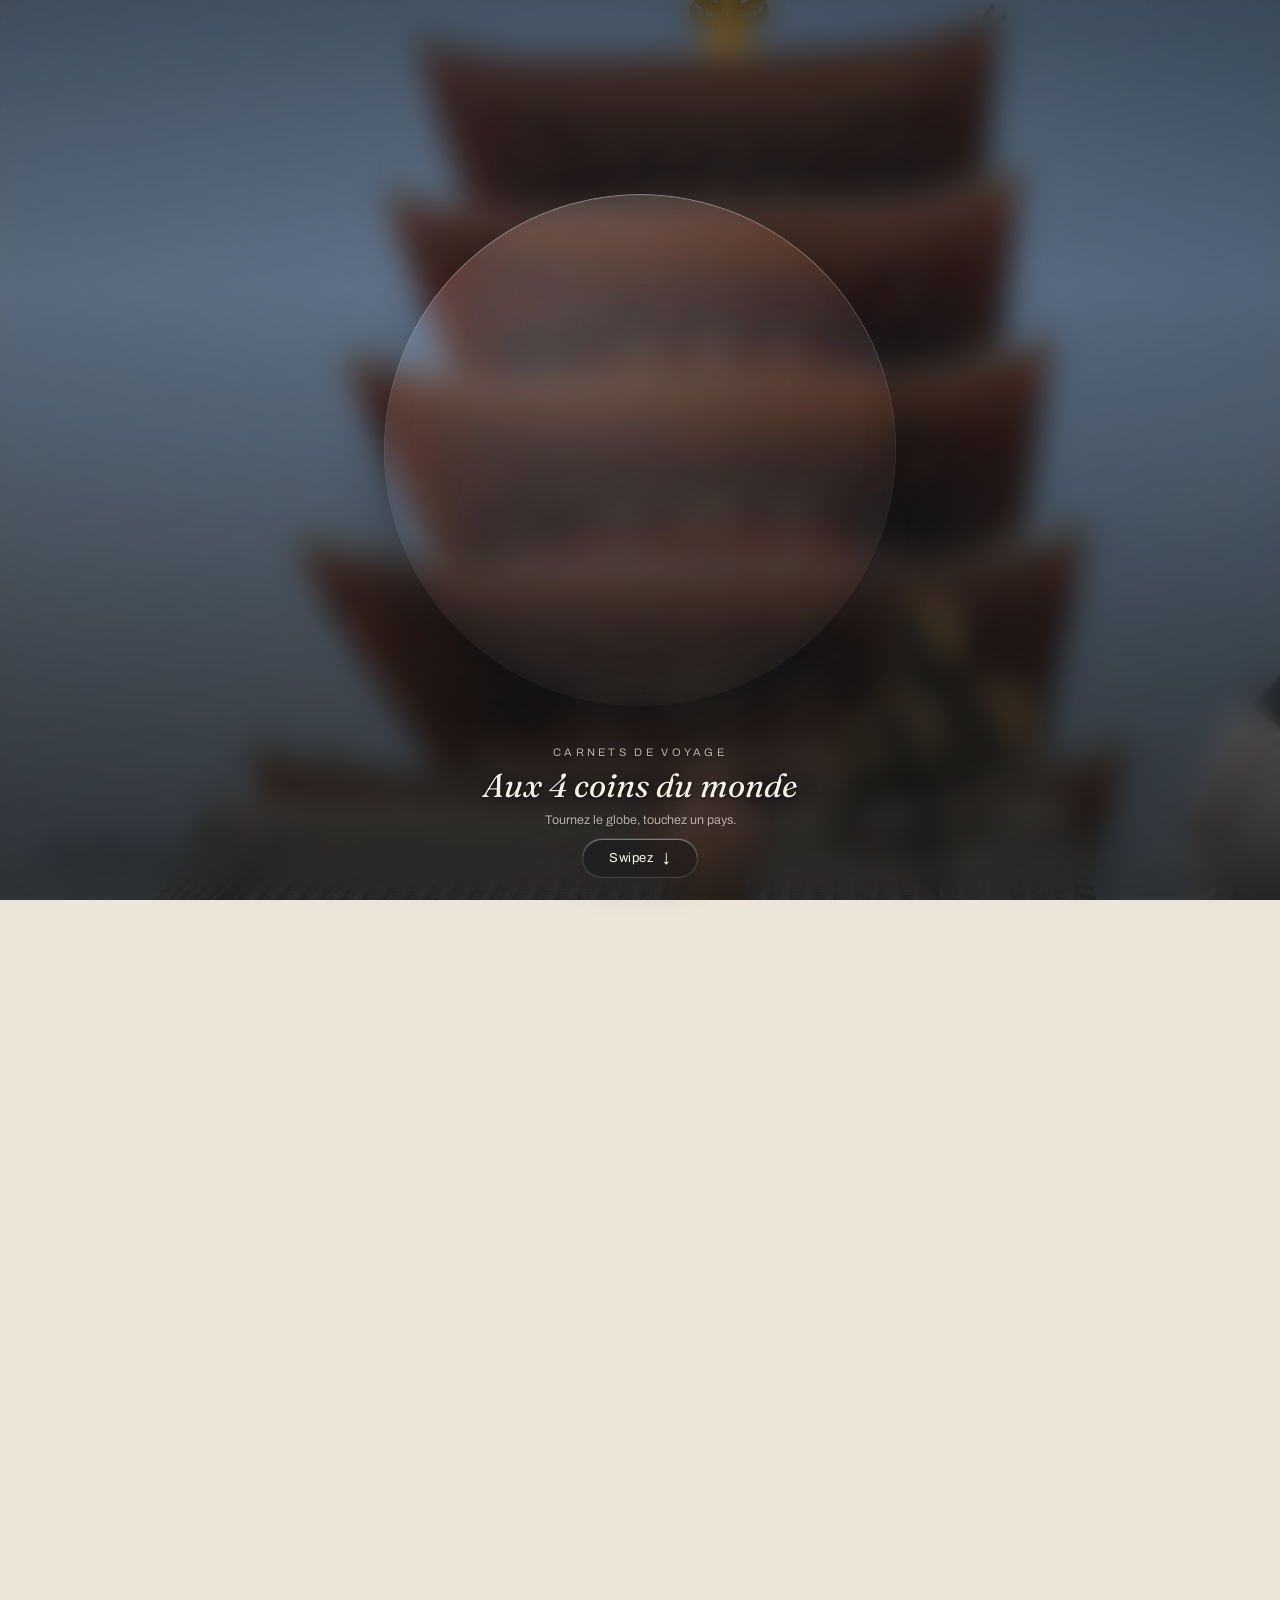
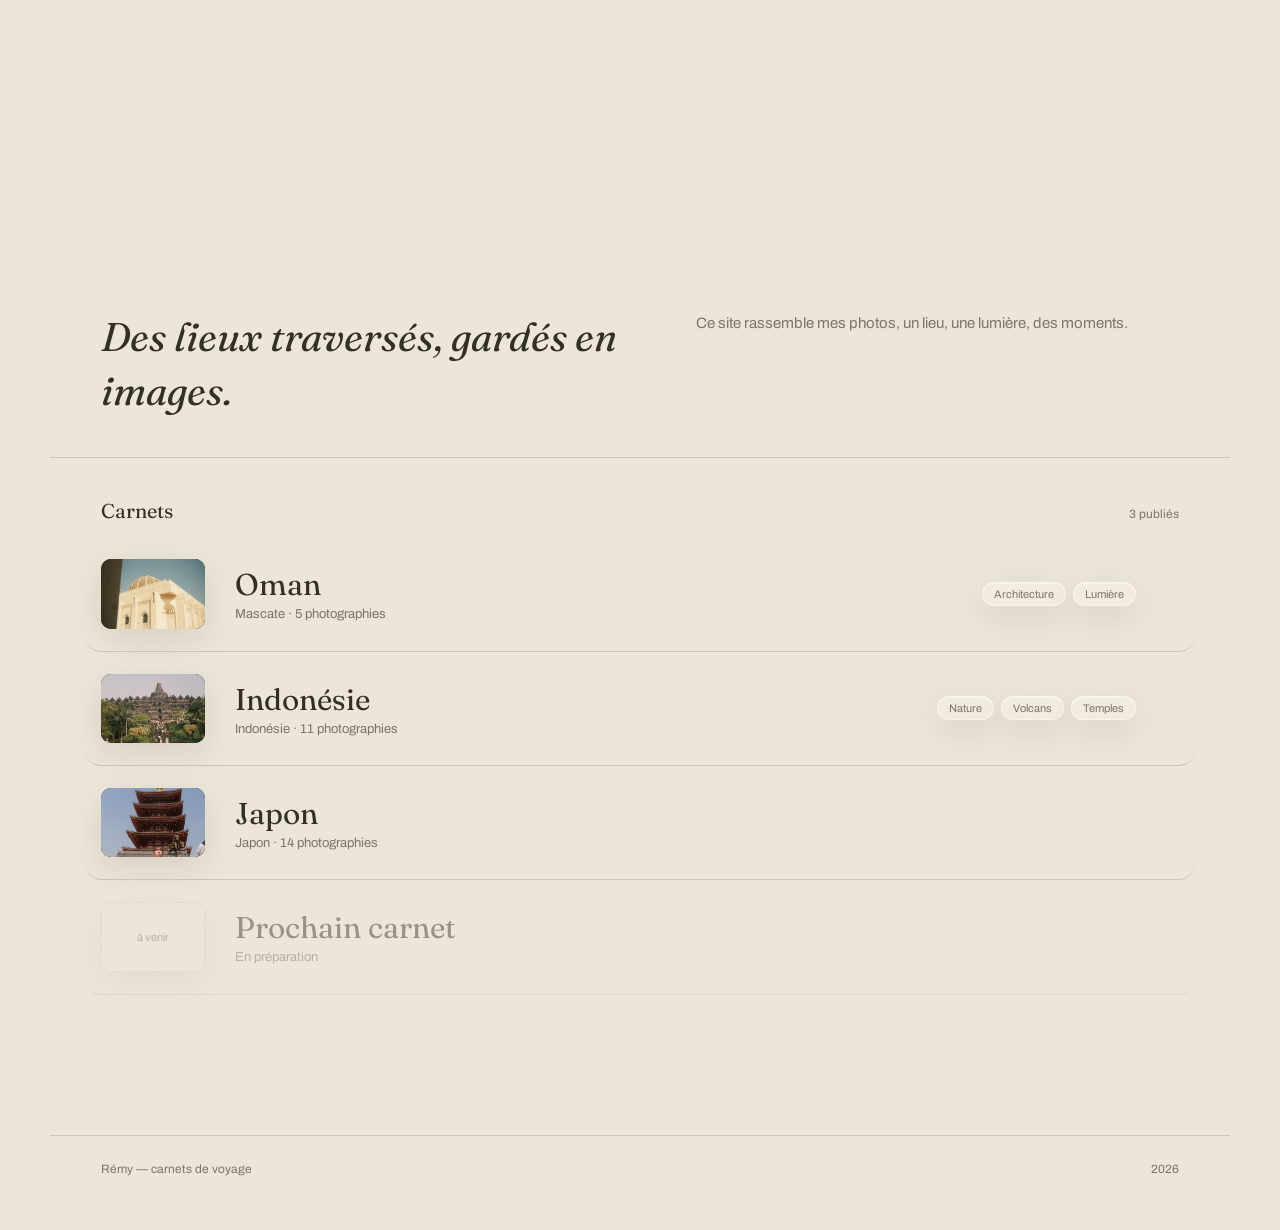
==== index.html @ e895b799 "Version stylesheets and scripts, and guard content against stale admin tabs The travel-dates block s" ====
<!DOCTYPE html>
<html lang="fr">
<head>
<meta charset="UTF-8">
<meta name="viewport" content="width=device-width, initial-scale=1.0">
<title>Rémy — Carnets</title>
<meta name="description" content="Carnets de voyage photographiques — un lieu, une lumière, quelques images qui restent.">
<meta name="theme-color" content="#ece6d8">
<link rel="icon" href="data:,">
<link rel="preconnect" href="https://fonts.googleapis.com">
<link rel="preconnect" href="https://fonts.gstatic.com" crossorigin>
<link href="https://fonts.googleapis.com/css2?family=Fraunces:ital,opsz,wght@0,9..144,300..600;1,9..144,400..500&family=Archivo:wght@400;500&display=swap" rel="stylesheet">
<link rel="stylesheet" href="assets/css/style.css?v=4">
</head>
<body>

<header class="top" id="topBar">
  <a href="#home" class="brand" data-nav="home">Rémy</a>
  <nav class="nav glass" id="mainNav">
    <a href="#home" data-nav="home" data-view="home">Carnets</a>
    <a href="#chronologie" data-nav="chronologie" data-view="chronologie" hidden>Chronologie</a>
    <a href="#expositions" data-nav="expositions" data-view="expositions">Expositions</a>
    <a href="#carte" data-nav="carte" data-view="carte">Carte</a>
  </nav>
</header>

<main id="root"></main>

<!-- Intro : globe en avant-plan, site flouté derrière -->
<div class="intro" id="intro" hidden>
  <div class="intro-veil"></div>
  <div class="intro-stage">
    <div class="globe-glass" aria-hidden="true"></div>
    <canvas id="introGlobe" class="globe-canvas"></canvas>
    <div class="globe-tip glass" id="introTip" aria-hidden="true"></div>
  </div>
  <div class="intro-ui">
    <p class="intro-kicker">Carnets de voyage</p>
    <h1 class="intro-title serif">Des lieux traversés,<br>gardés en images.</h1>
    <p class="intro-hint">Tournez le globe, touchez un pays.</p>
    <button class="intro-enter glass" id="introEnter">Entrer <span aria-hidden="true">↓</span></button>
  </div>
</div>

<div class="lightbox" id="lightbox" aria-hidden="true" role="dialog" aria-modal="true" aria-label="Photographie en plein écran">
  <button class="lb-btn lb-close glass" id="lightboxClose" aria-label="Fermer">Fermer ✕</button>
  <button class="lb-btn lb-info glass" id="lightboxInfo" aria-label="Détails de la photographie">Détails</button>
  <button class="lb-nav lb-prev glass" id="lightboxPrev" aria-label="Photographie précédente">←</button>
  <button class="lb-nav lb-next glass" id="lightboxNext" aria-label="Photographie suivante">→</button>
  <figure class="lb-figure">
    <img id="lightboxImg" src="" alt="">
    <figcaption class="lb-caption glass" id="lightboxCap"></figcaption>
  </figure>
  <div class="meta-panel glass" id="metaPanel"></div>
</div>

<script src="assets/vendor/d3-array.min.js"></script>
<script src="assets/vendor/d3-geo.min.js"></script>
<script src="assets/vendor/topojson-client.min.js"></script>
<script src="assets/js/globe.js?v=4"></script>
<script src="assets/js/app.js?v=4"></script>
</body>
</html>
---- assets/css/style.css ----
/* ============================================================
   Carnets — feuille de style
   Palette papier chaud, surfaces « liquid glass », photos bornées
   en hauteur pour rester lisibles sans jamais saturer l'écran.
   ============================================================ */

:root{
  --ink:#15130f;
  --paper:#ece6d8;
  --paper-dim:#ddd5c2;
  --paper-warm:#f4efe3;
  --stone:#b6935a;
  --stone-bright:#d6ad68;
  --deep:#2c4a52;
  --line: rgba(21,19,15,0.14);
  --text-on-paper:#332f27;
  --muted: rgba(51,47,39,0.62);

  /* Surfaces vitrées */
  --glass-bg: rgba(244,239,227,0.58);
  --glass-bg-strong: rgba(244,239,227,0.82);
  --glass-dark: rgba(18,22,24,0.42);
  --glass-stroke: rgba(255,255,255,0.45);
  --glass-stroke-dark: rgba(255,255,255,0.16);
  --glass-blur: saturate(1.7) blur(18px);
  --shadow-soft: 0 10px 34px rgba(21,19,15,0.10);
  --shadow-lift: 0 20px 60px rgba(21,19,15,0.18);

  --gutter: clamp(18px, 4vw, 56px);
  --wrap: 1180px;
  --duo-gap: clamp(10px, 1.6vw, 22px);
  --maxh: 78vh;

  --ease: cubic-bezier(.22,.68,.32,1);
  --ease-out: cubic-bezier(.16,.84,.34,1);
}

*{ margin:0; padding:0; box-sizing:border-box; }
html{ scroll-behavior:smooth; }
body{
  background:var(--paper);
  color:var(--text-on-paper);
  font-family:'Archivo','Helvetica Neue',Arial,sans-serif;
  -webkit-font-smoothing:antialiased;
}
html, body{ overflow-x:clip; }
body.lb-open{ overflow:hidden; }
a{ color:inherit; text-decoration:none; }
button{ font:inherit; color:inherit; background:none; border:0; cursor:pointer; }
img{ display:block; }
.serif{ font-family:'Fraunces',Georgia,serif; font-weight:400; }
:focus-visible{ outline:2px solid var(--deep); outline-offset:3px; border-radius:4px; }

/* ---------- Surface vitrée ---------- */
.glass{
  background:var(--glass-bg);
  -webkit-backdrop-filter:var(--glass-blur);
  backdrop-filter:var(--glass-blur);
  border:1px solid var(--glass-stroke);
  box-shadow:var(--shadow-soft), inset 0 1px 0 rgba(255,255,255,0.4);
}

/* ---------- Barre supérieure ---------- */
header.top{
  position:fixed; inset:0 0 auto 0; z-index:40;
  display:flex; align-items:center; justify-content:space-between;
  gap:16px; padding:18px var(--gutter);
  font-size:13px; letter-spacing:.01em;
  pointer-events:none;
  transition:opacity .5s var(--ease), transform .5s var(--ease);
}
header.top > *{ pointer-events:auto; }
header.top .brand{
  font-family:'Fraunces',serif; font-size:17px; font-style:italic;
  padding:8px 14px; border-radius:100px;
  color:var(--text-on-paper);
  transition:background .35s var(--ease), color .35s var(--ease);
}
header.top .nav{
  display:flex; gap:4px; padding:6px; border-radius:100px;
  opacity:0; transform:translateY(-8px);
  transition:opacity .45s var(--ease), transform .45s var(--ease);
}
header.top .nav a{
  padding:7px 15px; border-radius:100px; color:var(--muted);
  transition:color .3s var(--ease), background .3s var(--ease);
}
header.top .nav a:hover{ color:var(--text-on-paper); }
header.top .nav a.is-active{
  color:var(--text-on-paper);
  background:rgba(255,255,255,0.55);
  box-shadow:0 1px 3px rgba(21,19,15,.08);
}
header.top.is-scrolled .nav,
body:not(.on-home) header.top .nav{ opacity:1; transform:none; }
header.top.is-scrolled .brand{ background:var(--glass-bg); }
/* Tant que le globe occupe l'écran, la barre s'efface. */
body.globe-front header.top{ opacity:0; transform:translateY(-12px); pointer-events:none; }

/* Sur le héros plein écran, le texte de la barre passe en clair */
body.on-home header.top:not(.is-scrolled) .brand{ color:#f3ece0; text-shadow:0 1px 14px rgba(0,0,0,.4); }

.view-enter{ animation:viewIn .55s var(--ease-out) both; }
@keyframes viewIn{ from{ opacity:0; transform:translateY(10px); } to{ opacity:1; transform:none; } }

/* ---------- Révélation au défilement ---------- */
.reveal{ opacity:0; transform:translateY(22px); }
.reveal.is-in{
  opacity:1; transform:none;
  transition:opacity .85s var(--ease-out), transform .85s var(--ease-out);
}

/* ================= ACCUEIL ================= */
.hero{ position:relative; height:100svh; min-height:520px; overflow:hidden; background:var(--ink); }
.hero img{
  width:100%; height:100%; object-fit:cover;
  animation:heroIn 1.8s var(--ease-out) both, heroDrift 22s ease-in-out 1.6s infinite alternate;
}
@keyframes heroIn{ from{ opacity:0; transform:scale(1.08); } to{ opacity:1; transform:scale(1.02); } }
@keyframes heroDrift{ from{ transform:scale(1.02); } to{ transform:scale(1.09); } }
.hero::after{
  content:""; position:absolute; inset:0; pointer-events:none;
  background:linear-gradient(180deg, rgba(15,14,11,.30) 0%, rgba(15,14,11,0) 32%, rgba(15,14,11,.55) 100%);
}
.hero-caption{
  position:absolute; left:var(--gutter); right:var(--gutter); bottom:30px; z-index:2;
  display:flex; justify-content:space-between; align-items:flex-end; gap:16px;
  color:#efe9db; font-size:13px;
}
.hero-caption .loc{
  padding:9px 16px; border-radius:100px; letter-spacing:.02em;
  background:var(--glass-dark); border-color:var(--glass-stroke-dark); color:#f3ece0;
}
.scroll-cue{
  display:inline-flex; align-items:center; gap:10px;
  font-size:11px; letter-spacing:.22em; text-transform:uppercase; opacity:.8;
}
.scroll-cue::after{
  content:""; width:1px; height:34px; background:currentColor;
  transform-origin:top; animation:cue 2.4s var(--ease) infinite;
}
@keyframes cue{ 0%{ transform:scaleY(0); opacity:0; } 40%{ transform:scaleY(1); opacity:.9; } 100%{ transform:scaleY(1) translateY(34px); opacity:0; } }

.intro-block{ max-width:var(--wrap); margin:0 auto; padding:clamp(64px,10vw,110px) var(--gutter) 40px; }
.intro-grid{ display:grid; grid-template-columns:1.1fr 1fr; gap:clamp(28px,5vw,64px); align-items:start; }
.intro-grid h2{ font-size:clamp(26px,4vw,40px); font-style:italic; line-height:1.34; max-width:20ch; font-family:'Fraunces',serif; font-weight:400; }
.lede{ font-size:15px; line-height:1.78; max-width:52ch; color:var(--muted); }

.section-head{
  display:flex; align-items:baseline; justify-content:space-between;
  max-width:var(--wrap); margin:0 auto; padding:40px var(--gutter) 14px;
  border-top:1px solid var(--line);
}
.section-head h2{ font-size:20px; }
.section-head .count{ font-size:12px; color:var(--muted); }

.carnets{ max-width:var(--wrap); margin:0 auto; padding:0 var(--gutter) clamp(80px,12vw,140px); }
.carnet-row{
  position:relative; display:grid; grid-template-columns:104px 1fr auto auto;
  gap:clamp(16px,2.5vw,30px); align-items:center;
  padding:22px 16px; margin:0 -16px;
  border-bottom:1px solid var(--line); border-radius:16px;
  cursor:pointer;
  transition:background .4s var(--ease), transform .4s var(--ease), box-shadow .4s var(--ease);
}
.carnet-row:hover:not(.is-empty){
  background:var(--glass-bg);
  -webkit-backdrop-filter:var(--glass-blur);
  backdrop-filter:var(--glass-blur);
  box-shadow:var(--shadow-soft);
  transform:translateY(-2px);
}
.carnet-thumb{
  width:104px; aspect-ratio:3/2; overflow:hidden; border-radius:10px;
  background:var(--ink); box-shadow:var(--shadow-soft);
}
.carnet-thumb img{ width:100%; height:100%; object-fit:cover; transition:transform .6s var(--ease); }
.carnet-row:hover .carnet-thumb img{ transform:scale(1.06); }
.carnet-thumb.is-placeholder{
  display:flex; align-items:center; justify-content:center;
  border:1px dashed var(--line); background:transparent;
  font-size:11px; color:var(--muted); text-align:center;
}
.carnet-title{ font-size:clamp(22px,3vw,30px); }
.carnet-meta{ font-size:13px; color:var(--muted); margin-top:4px; }
.carnet-tags{ display:flex; gap:7px; justify-self:end; flex-wrap:wrap; max-width:220px; }
.carnet-tag{ font-size:11px; padding:5px 11px; border-radius:100px; color:var(--muted); }
.carnet-go{ font-size:15px; color:var(--muted); opacity:0; transform:translate(-6px,4px); transition:all .4s var(--ease); }
.carnet-row:hover .carnet-go{ opacity:1; transform:none; }
.carnet-row.is-empty{ cursor:default; opacity:.45; }

footer.site{
  max-width:var(--wrap); margin:0 auto;
  padding:26px var(--gutter) 54px;
  display:flex; justify-content:space-between; gap:12px; flex-wrap:wrap;
  font-size:12px; color:var(--muted); border-top:1px solid var(--line);
}

/* ================= CARNET / EXPOSITION ================= */
.page-head, .essay-head{ max-width:var(--wrap); margin:0 auto; padding:clamp(104px,14vw,140px) var(--gutter) 26px; }
.essay-back{
  display:inline-flex; gap:8px; align-items:center;
  font-size:13px; color:var(--muted); margin-bottom:32px;
  transition:color .3s var(--ease), gap .3s var(--ease);
}
.essay-back:hover{ color:var(--text-on-paper); gap:12px; }
.essay-title{ font-size:clamp(46px,9vw,104px); line-height:.98; letter-spacing:-.015em; }
.essay-title.compact{ font-size:clamp(34px,6vw,62px); }
.essay-sub{ display:flex; gap:22px; margin-top:20px; font-size:13px; color:var(--muted); flex-wrap:wrap; }

/* --- Photos : géométrie --------------------------------------
   .plate porte le ratio (--ar) du bloc. Un duo réunit deux photos
   de même orientation : colonnes égales -> tailles identiques.
   La largeur est dérivée de la hauteur max (--maxh) pour qu'aucune
   photo ne dépasse la hauteur de l'écran.                        */
.plate{
  margin:clamp(26px,5vw,58px) auto;
  max-width:calc(100% - var(--gutter) * 2);
}
.plate.solo{ width:min(var(--wrap), calc(var(--maxh) * var(--ar))); }
.plate.duo{
  width:min(var(--wrap), calc(var(--maxh) * var(--ar) * 2 + var(--duo-gap)));
  display:grid; grid-template-columns:1fr 1fr; gap:var(--duo-gap);
}
.frame{
  position:relative; width:100%; aspect-ratio:var(--ar);
  overflow:hidden; border-radius:4px;
  background:linear-gradient(110deg, #d9d1c0, #e6dfd0, #d9d1c0);
  background-size:220% 100%;
  box-shadow:var(--shadow-soft);
  cursor:zoom-in;
}
.frame:not(.is-loaded){ animation:shimmer 1.4s linear infinite; }
@keyframes shimmer{ from{ background-position:180% 0; } to{ background-position:-40% 0; } }
.frame img{
  width:100%; height:100%; object-fit:cover;
  opacity:0; transition:opacity .7s var(--ease-out), transform .8s var(--ease);
}
.frame.is-loaded img{ opacity:1; }
@media (hover:hover) and (pointer:fine){
  .frame:hover img{ transform:scale(1.018); }
  .frame::after{
    content:""; position:absolute; inset:0; pointer-events:none;
    box-shadow:inset 0 0 0 1px rgba(255,255,255,0); transition:box-shadow .4s var(--ease);
  }
  .frame:hover::after{ box-shadow:inset 0 0 0 1px rgba(255,255,255,.5); }
}
.cap{
  position:absolute; left:12px; bottom:12px; max-width:calc(100% - 24px);
  padding:6px 12px; border-radius:100px;
  font-size:11px; letter-spacing:.02em; color:#f4eee2;
  background:var(--glass-dark); border-color:var(--glass-stroke-dark);
  opacity:0; transform:translateY(6px); transition:all .45s var(--ease);
}
.frame:hover .cap, .frame:focus-within .cap{ opacity:1; transform:none; }

.essay-note{ max-width:var(--wrap); margin:0 auto; padding:10px var(--gutter) clamp(30px,5vw,52px); }
.essay-note p{
  font-family:'Fraunces',serif; font-style:italic; font-weight:400;
  font-size:clamp(18px,2.4vw,25px); line-height:1.52; max-width:34ch; color:var(--text-on-paper);
}
.essay-note.align-right{ display:flex; justify-content:flex-end; }

.essay-end{
  max-width:var(--wrap); margin:0 auto;
  padding:56px var(--gutter) clamp(70px,10vw,120px);
  border-top:1px solid var(--line);
  display:flex; justify-content:space-between; align-items:baseline; flex-wrap:wrap; gap:16px;
  font-size:13px; color:var(--muted);
}
.essay-end .to-back{ font-style:italic; font-size:20px; color:var(--text-on-paper); }
.essay-end .to-back:hover{ text-decoration:underline; text-underline-offset:5px; }

/* ================= GLOBE =================
   Le canvas ne dessine que les terres, la grille et les pays visités sur un
   océan à peine teinté. La matière — le verre — vient de .globe-glass posée
   dessous : c'est elle qui floute et réfracte ce qu'il y a derrière.
   Le canvas réserve la marge du halo (0.84/1.18 du demi-côté), donc la
   lentille est rentrée d'autant pour coïncider avec la sphère. */
.globe-canvas{ position:relative; z-index:2; width:100%; height:100%; display:block; touch-action:none; }
.globe-canvas.is-dragging{ cursor:grabbing !important; }

.globe-glass{
  position:absolute; inset:14.4%; border-radius:50%; z-index:1;
  background:
    radial-gradient(120% 120% at 32% 24%, rgba(255,255,255,0.16), rgba(255,255,255,0.03) 42%, rgba(255,255,255,0) 60%),
    rgba(226,236,238,0.06);
  -webkit-backdrop-filter:blur(7px) saturate(1.5) brightness(1.04);
  backdrop-filter:blur(7px) saturate(1.5) brightness(1.04);
  box-shadow:
    inset 0 1px 1px rgba(255,255,255,0.40),
    inset 0 -26px 46px -26px rgba(6,14,18,0.55),
    0 24px 70px -20px rgba(8,16,20,0.45);
}

.globe-panel{
  max-width:var(--wrap); margin:0 auto; padding:0 var(--gutter) clamp(30px,5vw,56px);
  display:grid; grid-template-columns:1fr 262px; gap:clamp(20px,3vw,40px); align-items:center;
}
/* Largeur dérivée de la hauteur disponible : le globe reste carré et
   tient dans l'écran sans déborder sous la ligne de flottaison. */
.globe-holder{
  position:relative; width:min(100%, 64vh, 640px); aspect-ratio:1/1;
  margin-inline:auto;
}
.globe-tip{
  position:absolute; z-index:3; pointer-events:none;
  transform:translate(-50%,-160%); padding:6px 12px; border-radius:100px;
  font-size:12px; white-space:nowrap;
  opacity:0; transition:opacity .25s var(--ease);
}
.globe-tip.is-on{ opacity:1; }

/* Sur papier, la lentille n'a rien à révéler : juste une ombre portée. */
.globe-panel .globe-glass,
.tl-globe .globe-glass{
  background:none; -webkit-backdrop-filter:none; backdrop-filter:none;
  box-shadow:0 26px 70px -26px rgba(8,16,20,0.42);
}

.map-legend{ border-radius:18px; padding:16px; display:flex; flex-direction:column; gap:2px; }
.legend-head{ font-size:11px; letter-spacing:.18em; text-transform:uppercase; color:var(--muted); padding:6px 10px 10px; }
.legend-row{
  display:flex; align-items:center; gap:11px; width:100%;
  padding:11px 10px; border-radius:12px; font-size:14px; text-align:left;
  transition:background .3s var(--ease);
}
.legend-row:hover{ background:rgba(255,255,255,0.5); }
.legend-dot{ width:9px; height:9px; border-radius:50%; background:var(--stone-bright); flex-shrink:0; box-shadow:0 0 0 4px rgba(214,173,104,.2); }
.legend-name{ flex:1; }
.legend-count{ font-size:12px; color:var(--muted); }

/* ================= INTRO : LE GLOBE, HAUT DE LA PAGE D'ACCUEIL =========
   Tout est fonction de --p, la progression du défilement (0 = globe plein
   écran, 1 = site dégagé). Rien n'est « joué » : on remonte, ça revient.
   Le spacer réserve la course de défilement correspondante.            */
/* Le héros reste collé sous le globe le temps de la transition, puis
   défile. `overflow-x:clip` (et non `hidden`) : `hidden` ferait du body un
   conteneur de défilement et casserait le `position:sticky`. */
.hero-stage{ height:200svh; }
.hero-stage .hero{ position:sticky; top:0; }

.intro{
  --p:0;
  position:fixed; inset:0; z-index:60;
  display:grid; place-items:center;
  padding:clamp(16px,3vh,40px) var(--gutter);
  pointer-events:none;                 /* le voile ne doit jamais bloquer */
  opacity:0; transition:opacity .7s var(--ease);
}
.intro[hidden]{ display:none; }
.intro.is-on{ opacity:1; }
.intro.is-past{ visibility:hidden; }   /* sorti de l'écran : plus rien à peindre */

.intro-veil{
  position:absolute; inset:0;
  background:
    radial-gradient(130% 100% at 50% 20%, rgba(30,50,58,.26), rgba(12,18,21,.56)),
    rgba(16,20,23,.12);
  opacity:calc(1 - var(--p));
  -webkit-backdrop-filter:saturate(1.35) blur(calc(15px * (1 - var(--p))));
  backdrop-filter:saturate(1.35) blur(calc(15px * (1 - var(--p))));
}
.intro-stage{
  position:relative; z-index:2; flex:0 1 auto; pointer-events:auto;
  width:min(100%, 96vmin, 80vh, 880px); aspect-ratio:1/1;
  opacity:calc(1 - var(--p) * 1.4);   /* disparu avant le voile : pas de cercle fantôme */
  transform:translateY(calc(-7vh * var(--p))) scale(calc(1 + .42 * var(--p)));
  animation:globeIn 1.4s var(--ease-out) backwards;
}
@keyframes globeIn{ from{ opacity:0; scale:.88; } to{ opacity:1; scale:1; } }
.intro.is-back .intro-stage, .intro.is-back .intro-ui{ pointer-events:none; }

.intro-ui{
  position:absolute; z-index:3; left:0; right:0; pointer-events:auto;
  bottom:clamp(14px,2.4vh,30px); padding:0 var(--gutter);
  display:flex; flex-direction:column; align-items:center; gap:8px;
  text-align:center; color:#f4efe4;
  text-shadow:0 2px 20px rgba(8,12,15,.75), 0 1px 3px rgba(8,12,15,.6);
  opacity:calc(1 - var(--p) * 2.1);
  transform:translateY(calc(-3vh * var(--p)));
  animation:uiIn 1.1s var(--ease-out) .35s backwards;
}
@keyframes uiIn{ from{ opacity:0; translate:0 18px; } to{ opacity:1; translate:0 0; } }
.intro-kicker{ font-size:11px; letter-spacing:.3em; text-transform:uppercase; opacity:.7; }
.intro-title{ font-size:clamp(21px,3vw,33px); line-height:1.18; font-style:italic; }
.intro-hint{ font-size:12.5px; opacity:.68; max-width:38ch; }
.intro-enter{
  margin-top:3px; padding:12px 26px; border-radius:100px;
  font-size:13px; letter-spacing:.04em; color:#f6f1e6;
  background:var(--glass-dark); border-color:var(--glass-stroke-dark);
  transition:transform .35s var(--ease), background .35s var(--ease);
}
.intro-enter:hover{ transform:translateY(-2px); background:rgba(28,36,39,.62); }
.intro-enter span{ display:inline-block; margin-left:6px; animation:nudge 1.8s var(--ease) infinite; }
@keyframes nudge{ 0%,100%{ transform:translateY(0); } 50%{ transform:translateY(4px); } }

/* Plongée vers le pays cliqué : le globe pivote et grossit (côté canvas),
   le voile s'ouvre, le texte s'efface d'abord. */
.intro.is-diving .intro-veil{
  transition:opacity 1.05s var(--ease), backdrop-filter 1.05s var(--ease), -webkit-backdrop-filter 1.05s var(--ease);
  opacity:0; -webkit-backdrop-filter:blur(0); backdrop-filter:blur(0);
}
.intro.is-diving .intro-ui{
  transition:opacity .4s var(--ease), transform .4s var(--ease);
  opacity:0; transform:translateY(16px);
}
.intro.is-diving .intro-stage{
  transition:transform 1.1s cubic-bezier(.42,0,.82,.3), opacity .42s var(--ease) .68s;
  transform:scale(1.34); opacity:0;
  animation:none;
}

/* ================= LIGHTBOX ================= */
.lightbox{
  position:fixed; inset:0; z-index:100;
  display:flex; align-items:center; justify-content:center;
  background:rgba(12,14,15,.72);
  -webkit-backdrop-filter:saturate(1.2) blur(22px);
  backdrop-filter:saturate(1.2) blur(22px);
  opacity:0; pointer-events:none; transition:opacity .35s var(--ease);
}
.lightbox.is-open{ opacity:1; pointer-events:auto; }
.lb-figure{
  display:flex; flex-direction:column; align-items:center; gap:14px;
  max-width:94vw; max-height:90vh;
}
.lightbox img{
  max-width:92vw; max-height:80vh; object-fit:contain;
  border-radius:3px; box-shadow:var(--shadow-lift);
  animation:lbIn .45s var(--ease-out) both;
}
@keyframes lbIn{ from{ opacity:0; transform:scale(.97); } to{ opacity:1; transform:none; } }
.lb-caption{
  padding:8px 16px; border-radius:100px; font-size:12px; color:#f3ece0;
  background:var(--glass-dark); border-color:var(--glass-stroke-dark);
}
.lb-caption.is-empty{ display:none; }
.lb-btn{
  position:absolute; top:20px; z-index:2;
  padding:9px 16px; border-radius:100px; font-size:12px; color:#f3ece0;
  background:var(--glass-dark); border-color:var(--glass-stroke-dark);
  transition:background .3s var(--ease);
}
.lb-btn:hover{ background:rgba(40,48,52,.6); }
.lb-close{ right:var(--gutter); }
.lb-info{ left:var(--gutter); }
.lb-nav{
  position:absolute; top:50%; transform:translateY(-50%); z-index:2;
  width:46px; height:46px; border-radius:50%; font-size:17px; color:#f3ece0;
  background:var(--glass-dark); border-color:var(--glass-stroke-dark);
  display:flex; align-items:center; justify-content:center;
  transition:background .3s var(--ease), transform .3s var(--ease);
}
.lb-nav:hover{ background:rgba(40,48,52,.62); }
.lb-prev{ left:clamp(10px,2vw,26px); }
.lb-next{ right:clamp(10px,2vw,26px); }
.lb-prev:hover{ transform:translateY(-50%) translateX(-3px); }
.lb-next:hover{ transform:translateY(-50%) translateX(3px); }
.lb-nav[hidden]{ display:none; }

.meta-panel{
  position:absolute; left:0; right:0; bottom:0; z-index:3;
  padding:20px var(--gutter) 26px;
  color:#f3ece0; font-size:13px;
  background:var(--glass-dark); border-color:var(--glass-stroke-dark);
  transform:translateY(101%); transition:transform .38s var(--ease);
}
.meta-panel.is-open{ transform:none; }
.meta-row{
  display:flex; justify-content:space-between; max-width:380px;
  padding:6px 0; border-bottom:1px solid rgba(239,233,219,.14);
}
.meta-row span{ opacity:.6; }
.meta-empty{ opacity:.7; font-style:italic; font-family:'Fraunces',serif; font-size:14px; }

/* ================= RESPONSIVE ================= */
@media (max-width:900px){
  .globe-panel{ grid-template-columns:1fr; }
  .globe-holder{ max-width:min(78vw,420px); }
}
@media (max-width:760px){
  :root{ --maxh:66vh; }
  .intro-grid{ grid-template-columns:1fr; gap:22px; }
  .plate.duo{ grid-template-columns:1fr; width:min(var(--wrap), calc(var(--maxh) * var(--ar))); }
  .carnet-row{ grid-template-columns:76px 1fr; grid-template-areas:"thumb body" "tags tags"; row-gap:12px; }
  .carnet-thumb{ width:76px; grid-area:thumb; }
  .carnet-body{ grid-area:body; }
  .carnet-tags{ grid-area:tags; justify-self:start; max-width:none; }
  .carnet-go{ display:none; }
  .lb-btn{ top:14px; }
  .lb-nav{ width:40px; height:40px; }
  .cap{ opacity:1; transform:none; }
}

/* ================= MOUVEMENT RÉDUIT ================= */
@media (prefers-reduced-motion: reduce){
  html{ scroll-behavior:auto; }
  *, *::before, *::after{
    animation-duration:.01ms !important; animation-iteration-count:1 !important;
    transition-duration:.01ms !important;
  }
  .reveal{ opacity:1; transform:none; }
  .hero img{ transform:none; opacity:1; }
}

/* ================= CHRONOLOGIE =================
   Ruban vertical, du plus récent au plus ancien. Le globe reste collé à
   côté et pivote vers le pays de l'entrée en cours de lecture. */
.tl-wrap{
  max-width:var(--wrap); margin:0 auto;
  padding:0 var(--gutter) clamp(60px,9vw,120px);
  display:grid; grid-template-columns:minmax(0,1fr) 380px;
  gap:clamp(24px,4vw,56px); align-items:start;
}
.tl-globe{ position:sticky; top:clamp(90px,12vh,130px); order:2; }
.tl-globe-inner{ position:relative; width:min(100%, 46vh, 380px); aspect-ratio:1/1; margin-inline:auto; }
.tl-track{ position:relative; order:1; padding-left:30px; }
/* Le fil qui relie les étapes */
.tl-track::before{
  content:""; position:absolute; left:6px; top:14px; bottom:14px; width:1px;
  background:linear-gradient(180deg, transparent, var(--line) 8%, var(--line) 92%, transparent);
}

.tl-year{
  font-size:clamp(30px,5vw,54px); color:var(--muted); opacity:.5;
  margin:clamp(26px,4vw,46px) 0 12px -30px; padding-left:30px;
  letter-spacing:-.01em;
}
.tl-year:first-child{ margin-top:6px; }

.tl-entry{ position:relative; margin-bottom:12px; }
.tl-dot{
  position:absolute; left:-30px; top:34px; width:13px; height:13px; border-radius:50%;
  background:var(--paper); border:1px solid var(--line);
  transition:background .45s var(--ease), border-color .45s var(--ease), box-shadow .45s var(--ease);
}
.tl-entry.is-current .tl-dot{
  background:var(--stone-bright); border-color:var(--stone-bright);
  box-shadow:0 0 0 5px rgba(214,173,104,.22);
}
.tl-card{
  display:grid; grid-template-columns:132px minmax(0,1fr) auto;
  gap:clamp(14px,2vw,24px); align-items:center;
  padding:16px; margin:0 -16px; border-radius:16px;
  transition:background .4s var(--ease), box-shadow .4s var(--ease), transform .4s var(--ease);
}
.tl-entry.is-current .tl-card{
  background:var(--glass-bg);
  -webkit-backdrop-filter:var(--glass-blur); backdrop-filter:var(--glass-blur);
  box-shadow:var(--shadow-soft);
}
.tl-card:hover{ transform:translateY(-2px); }
.tl-thumb{ width:132px; aspect-ratio:3/2; border-radius:10px; overflow:hidden; background:var(--ink); box-shadow:var(--shadow-soft); }
.tl-thumb img{ width:100%; height:100%; object-fit:cover; transition:transform .6s var(--ease); }
.tl-card:hover .tl-thumb img{ transform:scale(1.06); }
.tl-body h2{ font-size:clamp(20px,2.6vw,27px); font-weight:400; }
.tl-dates{ font-size:14px; color:var(--text-on-paper); margin-top:5px; }
.tl-meta{ font-size:12.5px; color:var(--muted); margin-top:3px; }
.tl-go{ font-size:15px; color:var(--muted); opacity:0; transform:translate(-6px,4px); transition:all .4s var(--ease); }
.tl-card:hover .tl-go{ opacity:1; transform:none; }

@media (max-width:900px){
  .tl-wrap{ grid-template-columns:1fr; }
  .tl-globe{ position:static; order:1; margin-bottom:10px; }
  .tl-globe-inner{ width:min(64vw,300px); }
  .tl-track{ order:2; }
  .tl-card{ grid-template-columns:92px minmax(0,1fr); }
  .tl-thumb{ width:92px; }
  .tl-go{ display:none; }
}
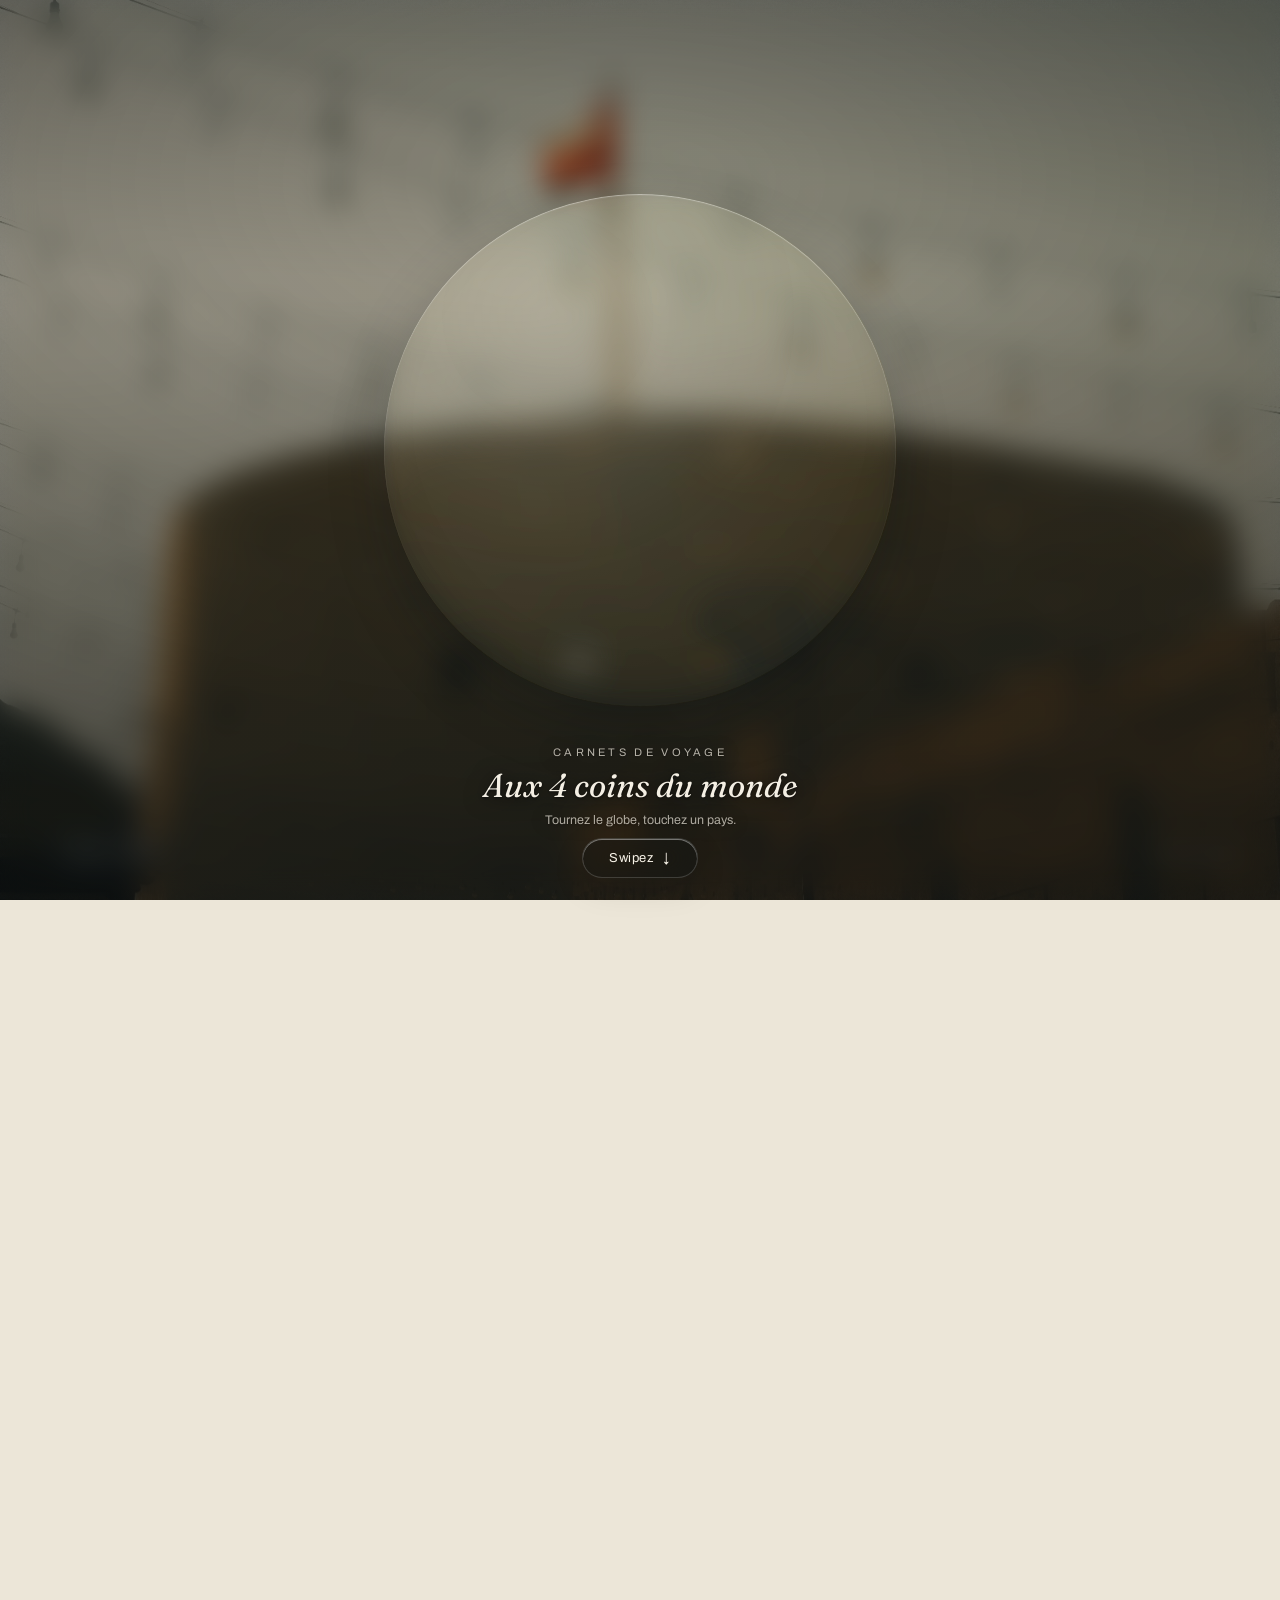
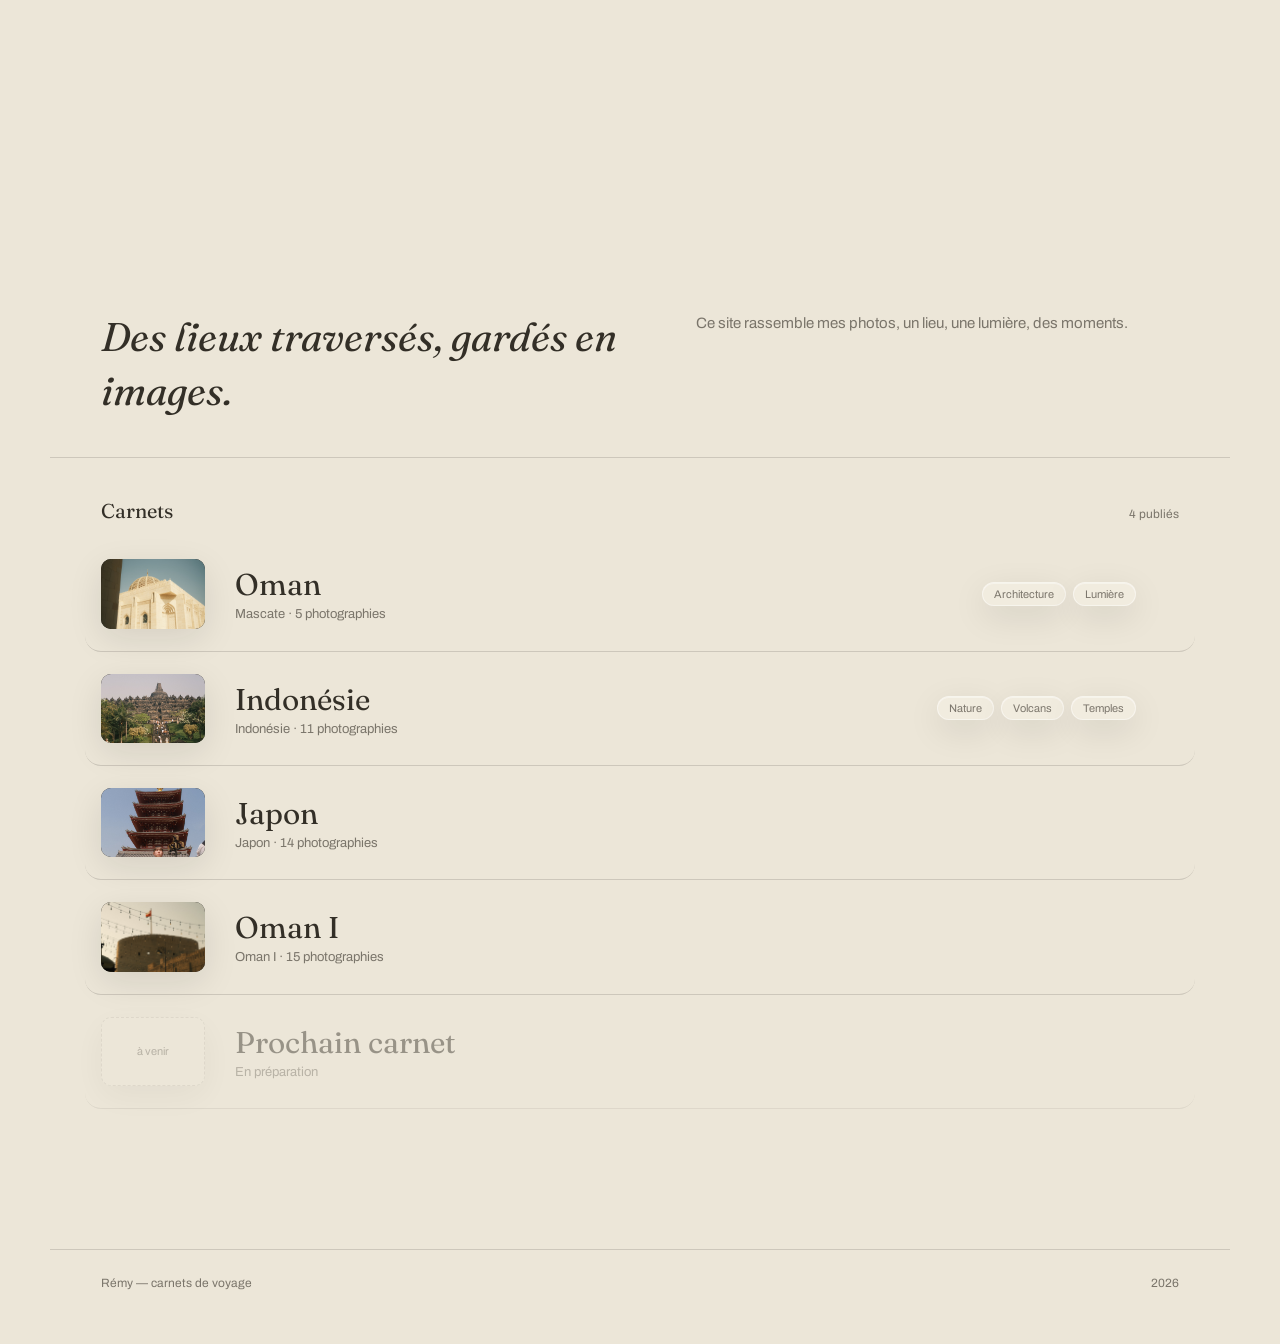
==== commit de4ba07d: "Count countries once, and show the share of the world visited Two trips to the same country were cou" ====
--- a/index.html
+++ b/index.html
@@ -10,7 +10,7 @@
 <link rel="preconnect" href="https://fonts.googleapis.com">
 <link rel="preconnect" href="https://fonts.gstatic.com" crossorigin>
 <link href="https://fonts.googleapis.com/css2?family=Fraunces:ital,opsz,wght@0,9..144,300..600;1,9..144,400..500&family=Archivo:wght@400;500&display=swap" rel="stylesheet">
-<link rel="stylesheet" href="assets/css/style.css?v=4">
+<link rel="stylesheet" href="assets/css/style.css?v=9">
 </head>
 <body>
 
@@ -57,7 +57,7 @@
 <script src="assets/vendor/d3-array.min.js"></script>
 <script src="assets/vendor/d3-geo.min.js"></script>
 <script src="assets/vendor/topojson-client.min.js"></script>
-<script src="assets/js/globe.js?v=4"></script>
-<script src="assets/js/app.js?v=4"></script>
+<script src="assets/js/globe.js?v=9"></script>
+<script src="assets/js/app.js?v=9"></script>
 </body>
 </html>
--- a/assets/css/style.css
+++ b/assets/css/style.css
@@ -479,6 +479,13 @@
   .globe-panel{ grid-template-columns:1fr; }
   .globe-holder{ max-width:min(78vw,420px); }
 }
+@media (max-width:620px){
+  header.top{ justify-content:center; padding:12px var(--gutter); }
+  header.top .brand{ display:none; }
+  header.top .nav{ gap:1px; padding:5px; }
+  header.top .nav a{ padding:6px 10px; font-size:12px; }
+}
+
 @media (max-width:760px){
   :root{ --maxh:66vh; }
   .intro-grid{ grid-template-columns:1fr; gap:22px; }
@@ -504,17 +511,22 @@
   .hero img{ transform:none; opacity:1; }
 }
 
+html.snap{ scroll-snap-type:y proximity; scroll-padding-top:clamp(120px,26vh,300px); }
+html.snap .tl-entry{ scroll-snap-align:center; }
+@media (prefers-reduced-motion: reduce){ html.snap{ scroll-snap-type:none; } }
+
 /* ================= CHRONOLOGIE =================
    Ruban vertical, du plus récent au plus ancien. Le globe reste collé à
    côté et pivote vers le pays de l'entrée en cours de lecture. */
 .tl-wrap{
   max-width:var(--wrap); margin:0 auto;
-  padding:0 var(--gutter) clamp(60px,9vw,120px);
-  display:grid; grid-template-columns:minmax(0,1fr) 380px;
+  /* Le titre de page a disparu : c'est cette marge qui dégage la barre fixe. */
+  padding:clamp(96px,13vw,132px) var(--gutter) clamp(60px,9vw,120px);
+  display:grid; grid-template-columns:minmax(0,1fr) 418px;
   gap:clamp(24px,4vw,56px); align-items:start;
 }
 .tl-globe{ position:sticky; top:clamp(90px,12vh,130px); order:2; }
-.tl-globe-inner{ position:relative; width:min(100%, 46vh, 380px); aspect-ratio:1/1; margin-inline:auto; }
+.tl-globe-inner{ position:relative; width:min(100%, 50vh, 418px); aspect-ratio:1/1; margin-inline:auto; }
 .tl-track{ position:relative; order:1; padding-left:30px; }
 /* Le fil qui relie les étapes */
 .tl-track::before{
@@ -527,7 +539,31 @@
   margin:clamp(26px,4vw,46px) 0 12px -30px; padding-left:30px;
   letter-spacing:-.01em;
 }
-.tl-year:first-child{ margin-top:6px; }
+.tl-year:first-child{ margin-top:0; }
+/* Le bloc de comptes coiffe le globe : voyages et pays, puis la part du
+   monde parcourue. La jauge garde 3px de minimum, sans quoi un seul pays
+   sur 193 ne dessinerait rien du tout. */
+.tl-stats{ max-width:268px; margin:0 auto clamp(14px,2vw,20px); text-align:center; }
+.tl-count{
+  margin:0;
+  font-size:12px; letter-spacing:.14em; text-transform:uppercase; color:var(--muted);
+}
+.tl-bar{
+  height:3px; margin:10px auto 8px; border-radius:3px;
+  background:rgba(21,19,15,0.10); overflow:visible;
+}
+/* La halo compte autant que la barre : à 1,6 %, sans lui, la part parcourue
+   ferait quatre pixels que personne ne verrait. */
+.tl-bar span{
+  display:block; height:100%; min-width:4px; border-radius:3px;
+  background:linear-gradient(90deg, var(--stone), var(--stone-bright));
+  box-shadow:0 0 8px 1px rgba(214,173,104,.85);
+}
+.tl-share{
+  margin:0;
+  font-size:11px; letter-spacing:.16em; text-transform:uppercase;
+  color:rgba(51,47,39,0.48);
+}
 
 .tl-entry{ position:relative; margin-bottom:12px; }
 .tl-dot{
@@ -561,9 +597,22 @@
 .tl-card:hover .tl-go{ opacity:1; transform:none; }
 
 @media (max-width:900px){
-  .tl-wrap{ grid-template-columns:1fr; }
-  .tl-globe{ position:static; order:1; margin-bottom:10px; }
-  .tl-globe-inner{ width:min(64vw,300px); }
+  .tl-wrap{ grid-template-columns:1fr; gap:0; }
+  .tl-globe{
+    position:sticky; top:52px; z-index:5; order:1;
+    margin:0 calc(var(--gutter) * -1) 4px; padding:8px 0 16px;
+  }
+  .tl-stats{ max-width:230px; margin-bottom:10px; }
+  .tl-bar{ margin:8px auto 6px; }
+  .tl-globe::before{
+    content:""; position:absolute; inset:-70px 0 -26px; z-index:-1;
+    background:linear-gradient(180deg,
+      var(--paper) 44%, rgba(236,230,216,.62) 76%, rgba(236,230,216,0) 100%);
+    -webkit-backdrop-filter:blur(7px); backdrop-filter:blur(7px);
+    -webkit-mask-image:linear-gradient(180deg, #000 64%, transparent 100%);
+    mask-image:linear-gradient(180deg, #000 64%, transparent 100%);
+  }
+  .tl-globe-inner{ width:min(57vw,253px); }
   .tl-track{ order:2; }
   .tl-card{ grid-template-columns:92px minmax(0,1fr); }
   .tl-thumb{ width:92px; }
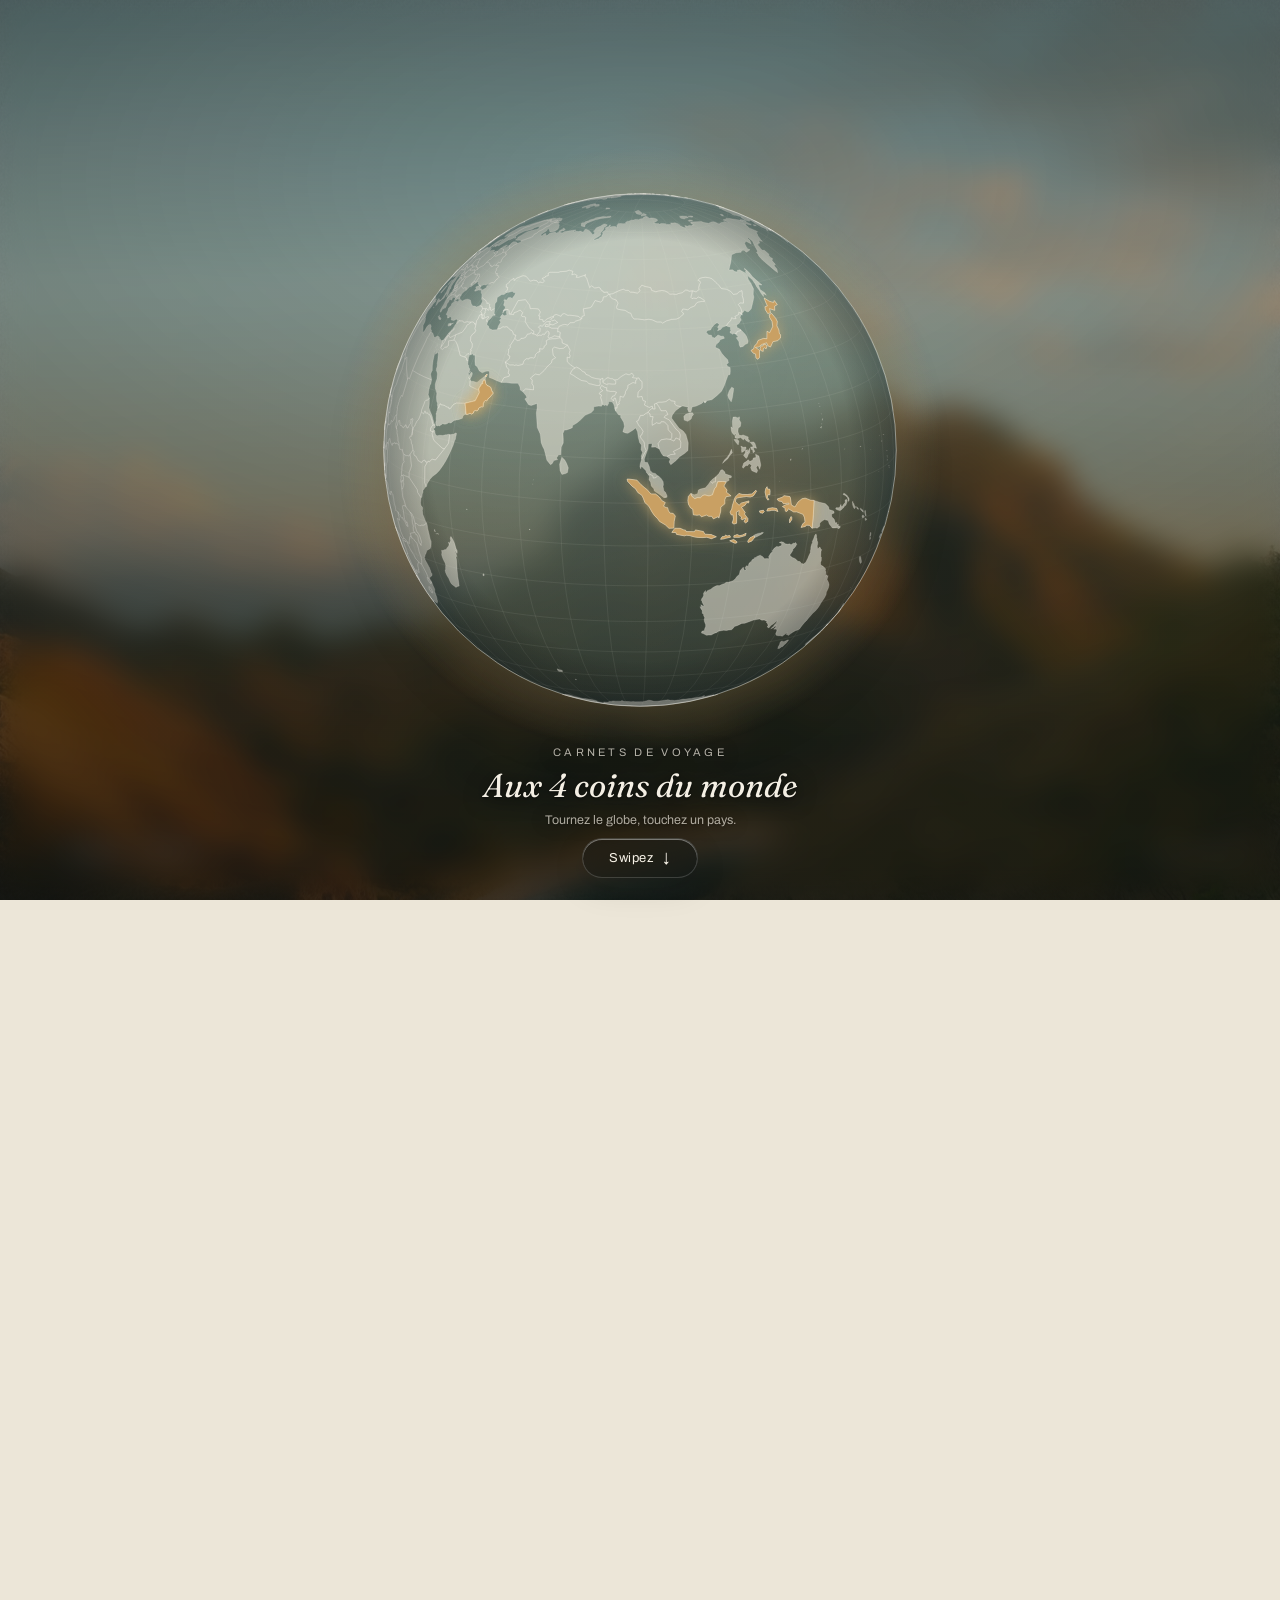
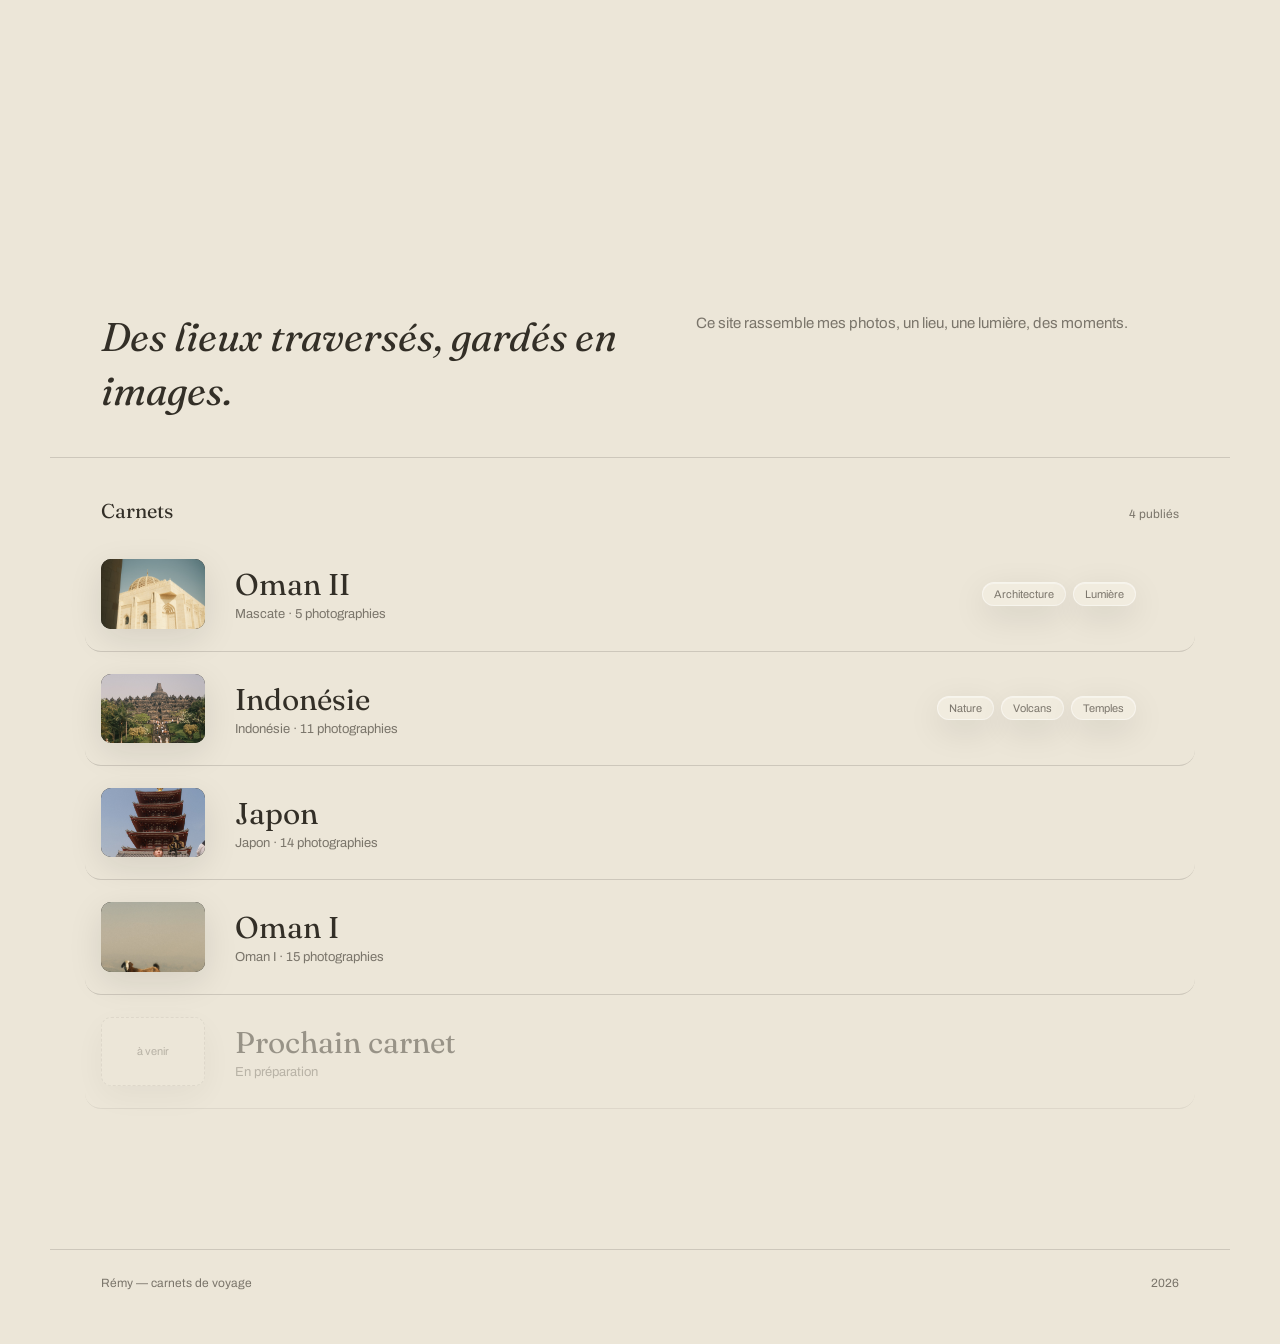
==== commit c4df84ae: "Offer every country on the globe, and draw the home hero at random The picker only listed what the 1" ====
--- a/index.html
+++ b/index.html
@@ -10,7 +10,7 @@
 <link rel="preconnect" href="https://fonts.googleapis.com">
 <link rel="preconnect" href="https://fonts.gstatic.com" crossorigin>
 <link href="https://fonts.googleapis.com/css2?family=Fraunces:ital,opsz,wght@0,9..144,300..600;1,9..144,400..500&family=Archivo:wght@400;500&display=swap" rel="stylesheet">
-<link rel="stylesheet" href="assets/css/style.css?v=9">
+<link rel="stylesheet" href="assets/css/style.css?v=10">
 </head>
 <body>
 
@@ -57,7 +57,7 @@
 <script src="assets/vendor/d3-array.min.js"></script>
 <script src="assets/vendor/d3-geo.min.js"></script>
 <script src="assets/vendor/topojson-client.min.js"></script>
-<script src="assets/js/globe.js?v=9"></script>
-<script src="assets/js/app.js?v=9"></script>
+<script src="assets/js/globe.js?v=10"></script>
+<script src="assets/js/app.js?v=10"></script>
 </body>
 </html>
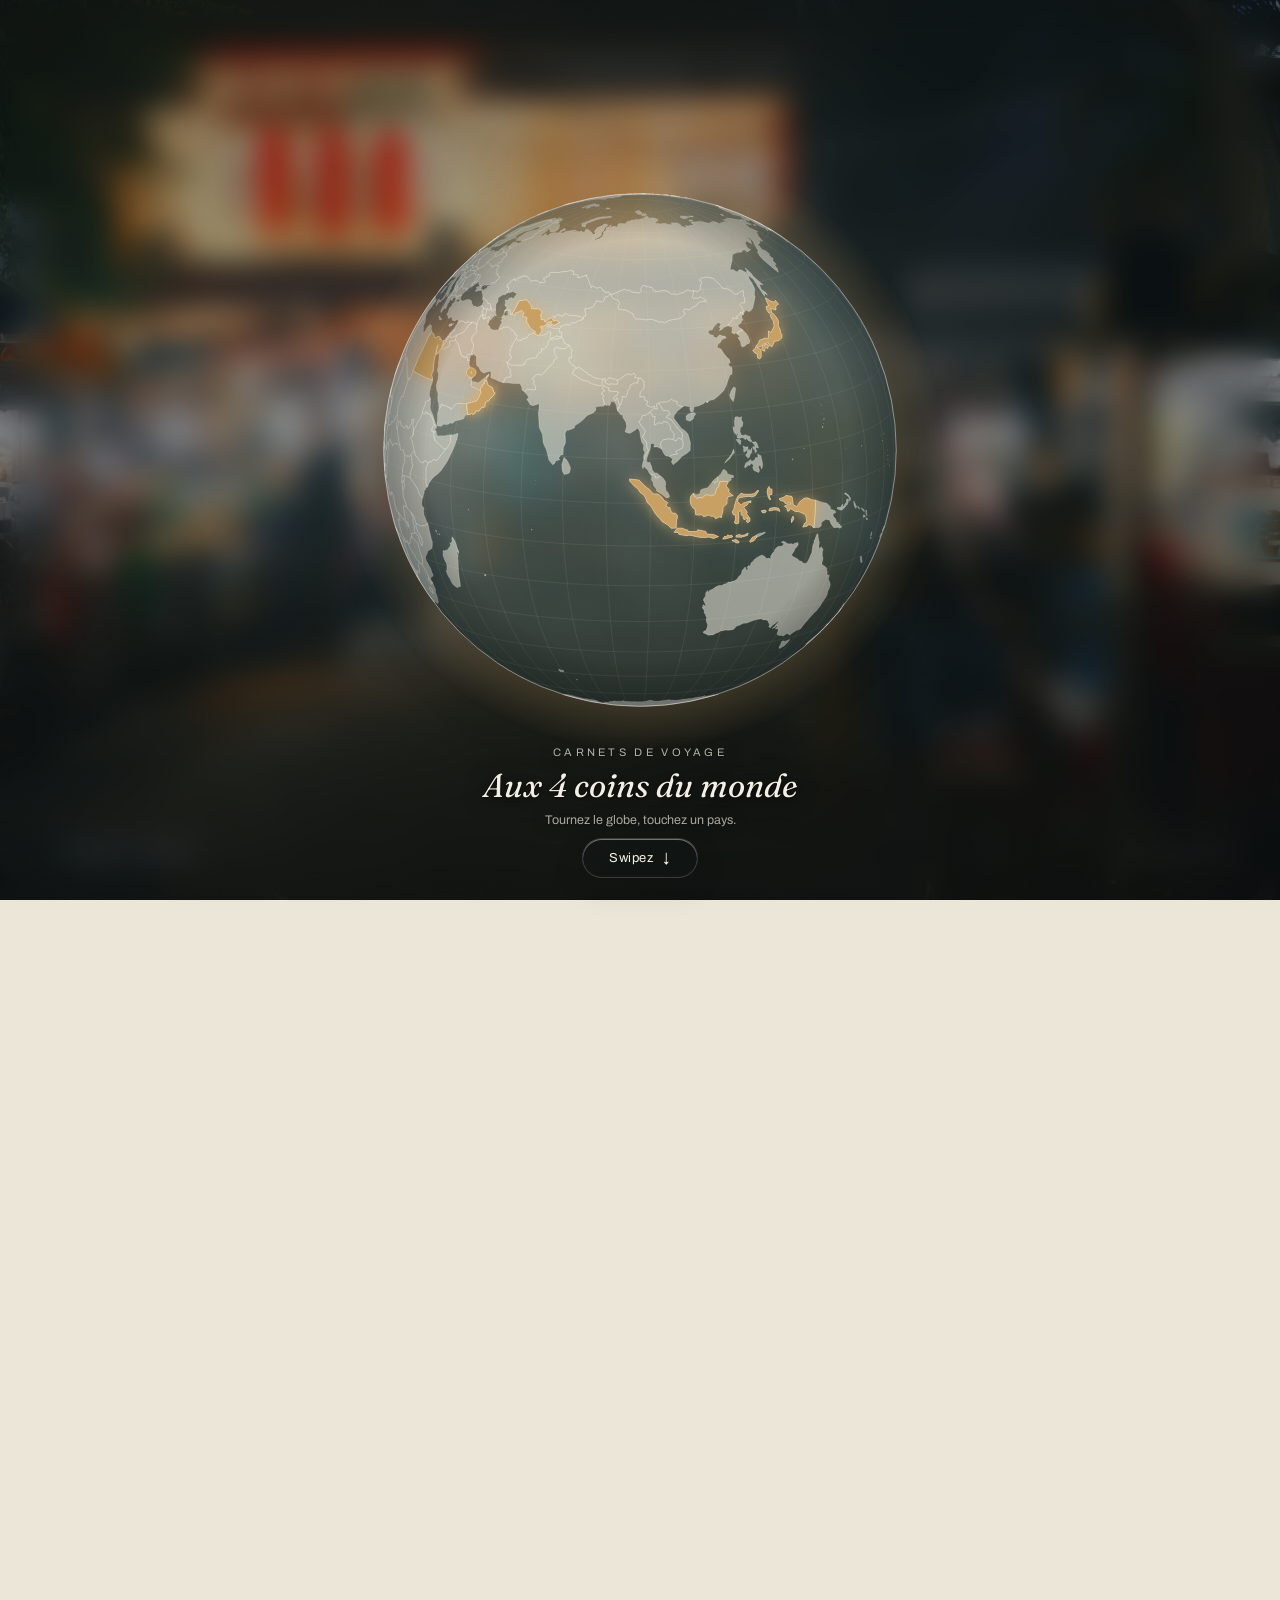
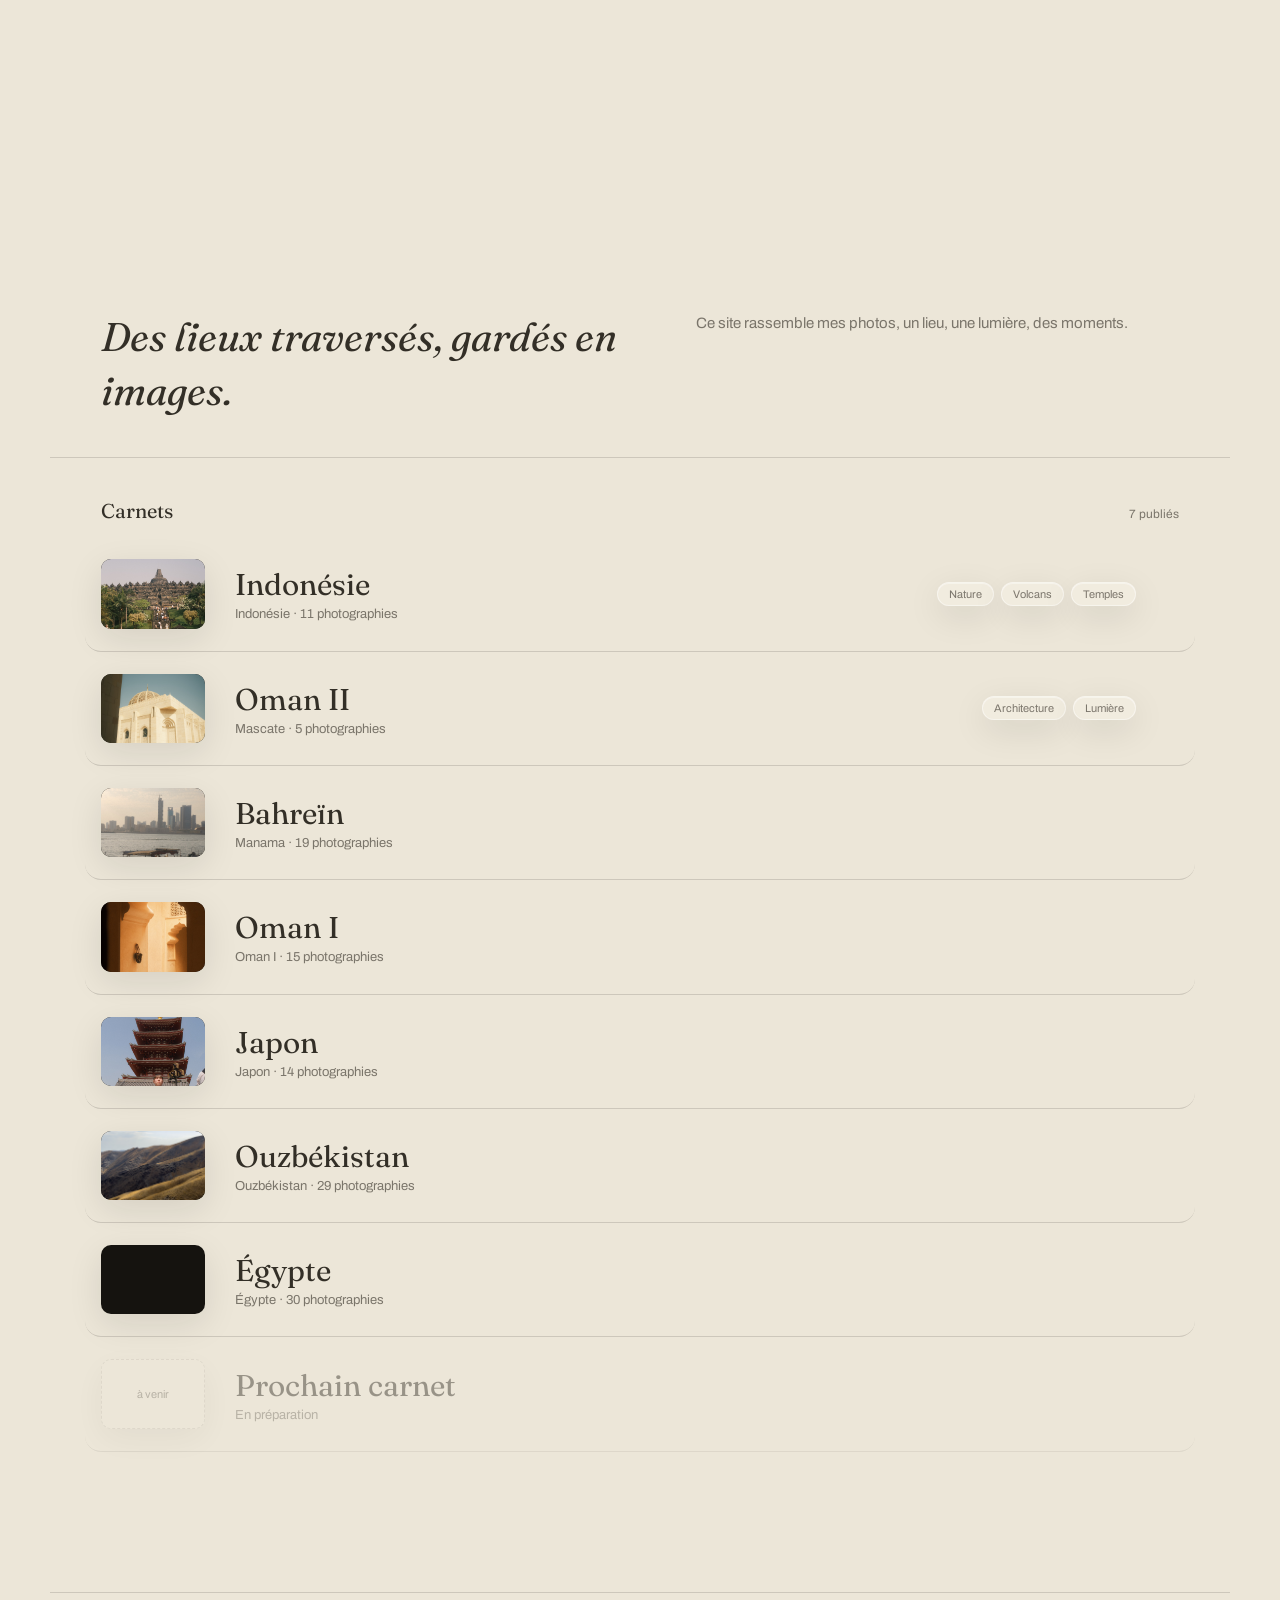
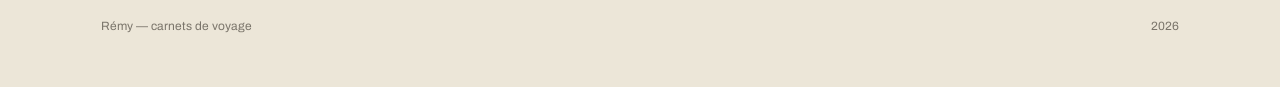
==== commit 66974512: "Order the carnets by travel date everywhere they are listed The home page and the map legend listed " ====
--- a/index.html
+++ b/index.html
@@ -10,7 +10,7 @@
 <link rel="preconnect" href="https://fonts.googleapis.com">
 <link rel="preconnect" href="https://fonts.gstatic.com" crossorigin>
 <link href="https://fonts.googleapis.com/css2?family=Fraunces:ital,opsz,wght@0,9..144,300..600;1,9..144,400..500&family=Archivo:wght@400;500&display=swap" rel="stylesheet">
-<link rel="stylesheet" href="assets/css/style.css?v=10">
+<link rel="stylesheet" href="assets/css/style.css?v=11">
 </head>
 <body>
 
@@ -57,7 +57,7 @@
 <script src="assets/vendor/d3-array.min.js"></script>
 <script src="assets/vendor/d3-geo.min.js"></script>
 <script src="assets/vendor/topojson-client.min.js"></script>
-<script src="assets/js/globe.js?v=10"></script>
-<script src="assets/js/app.js?v=10"></script>
+<script src="assets/js/globe.js?v=11"></script>
+<script src="assets/js/app.js?v=11"></script>
 </body>
 </html>
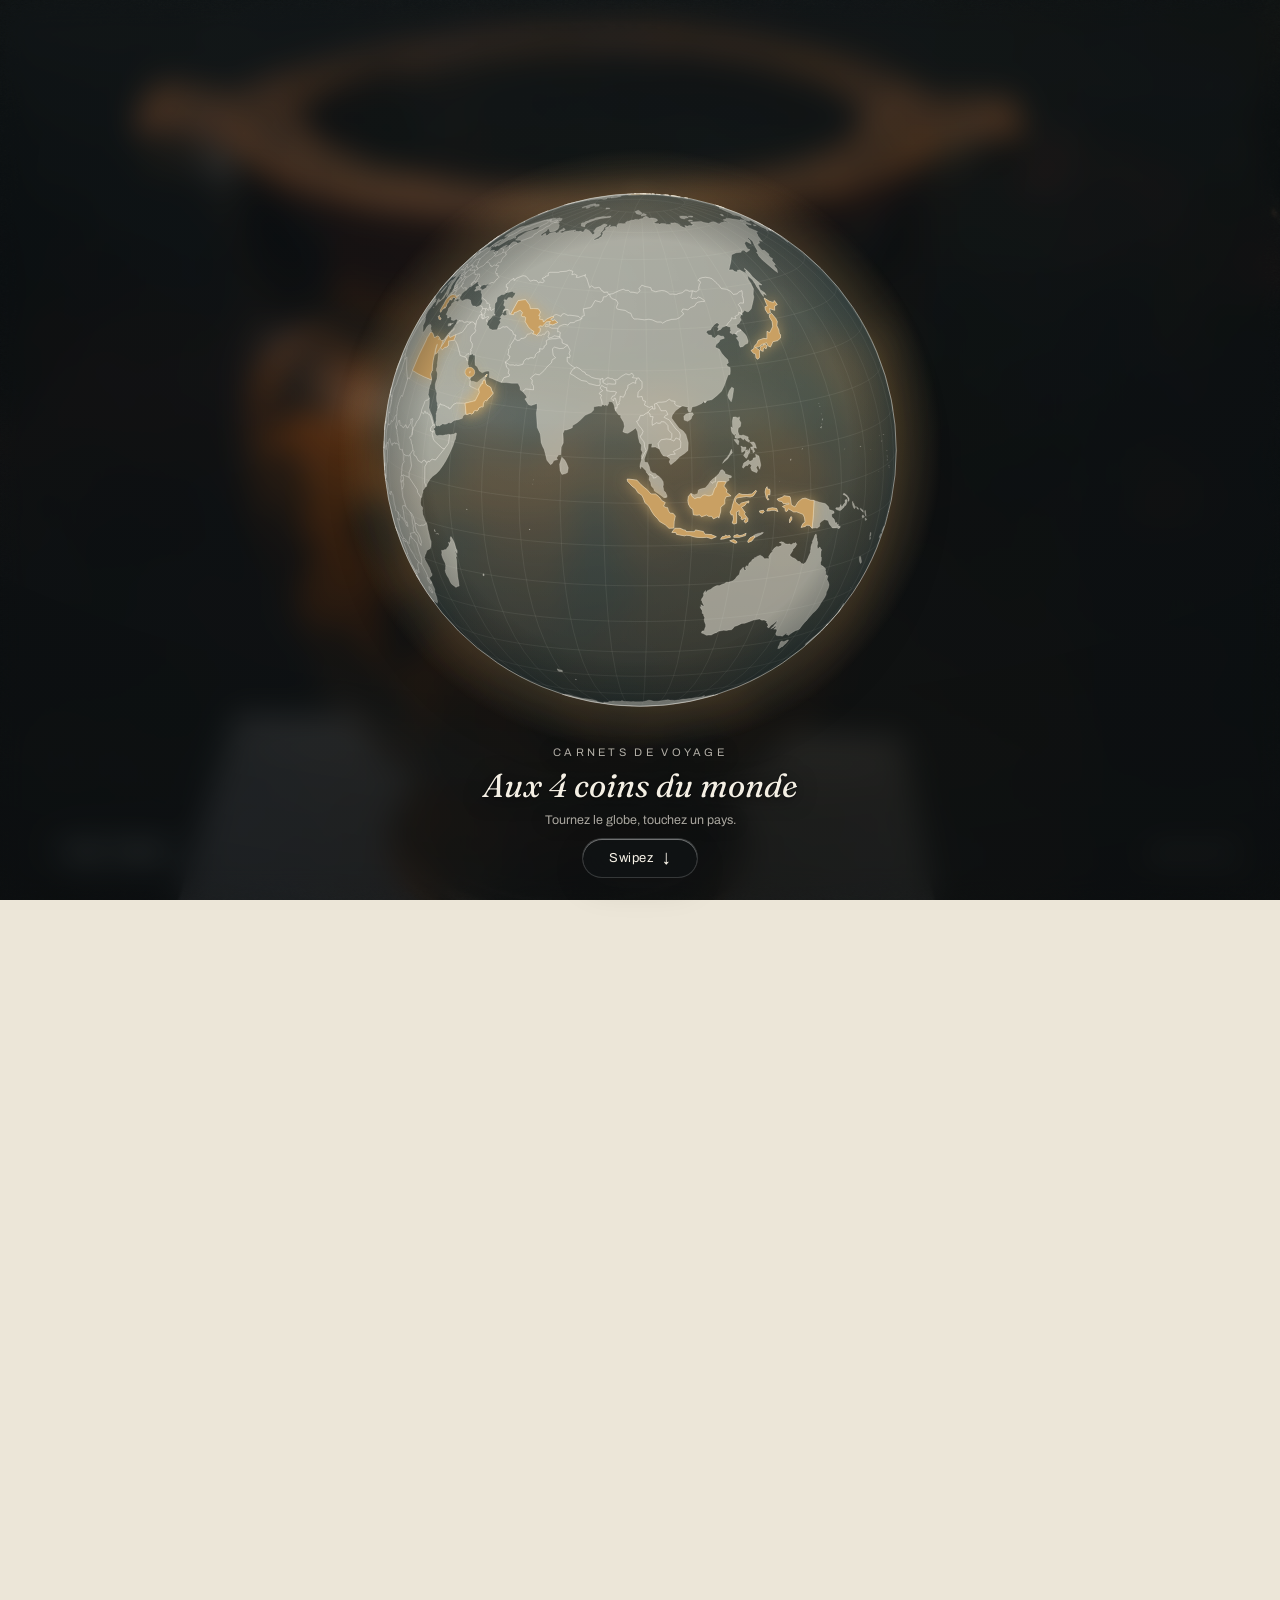
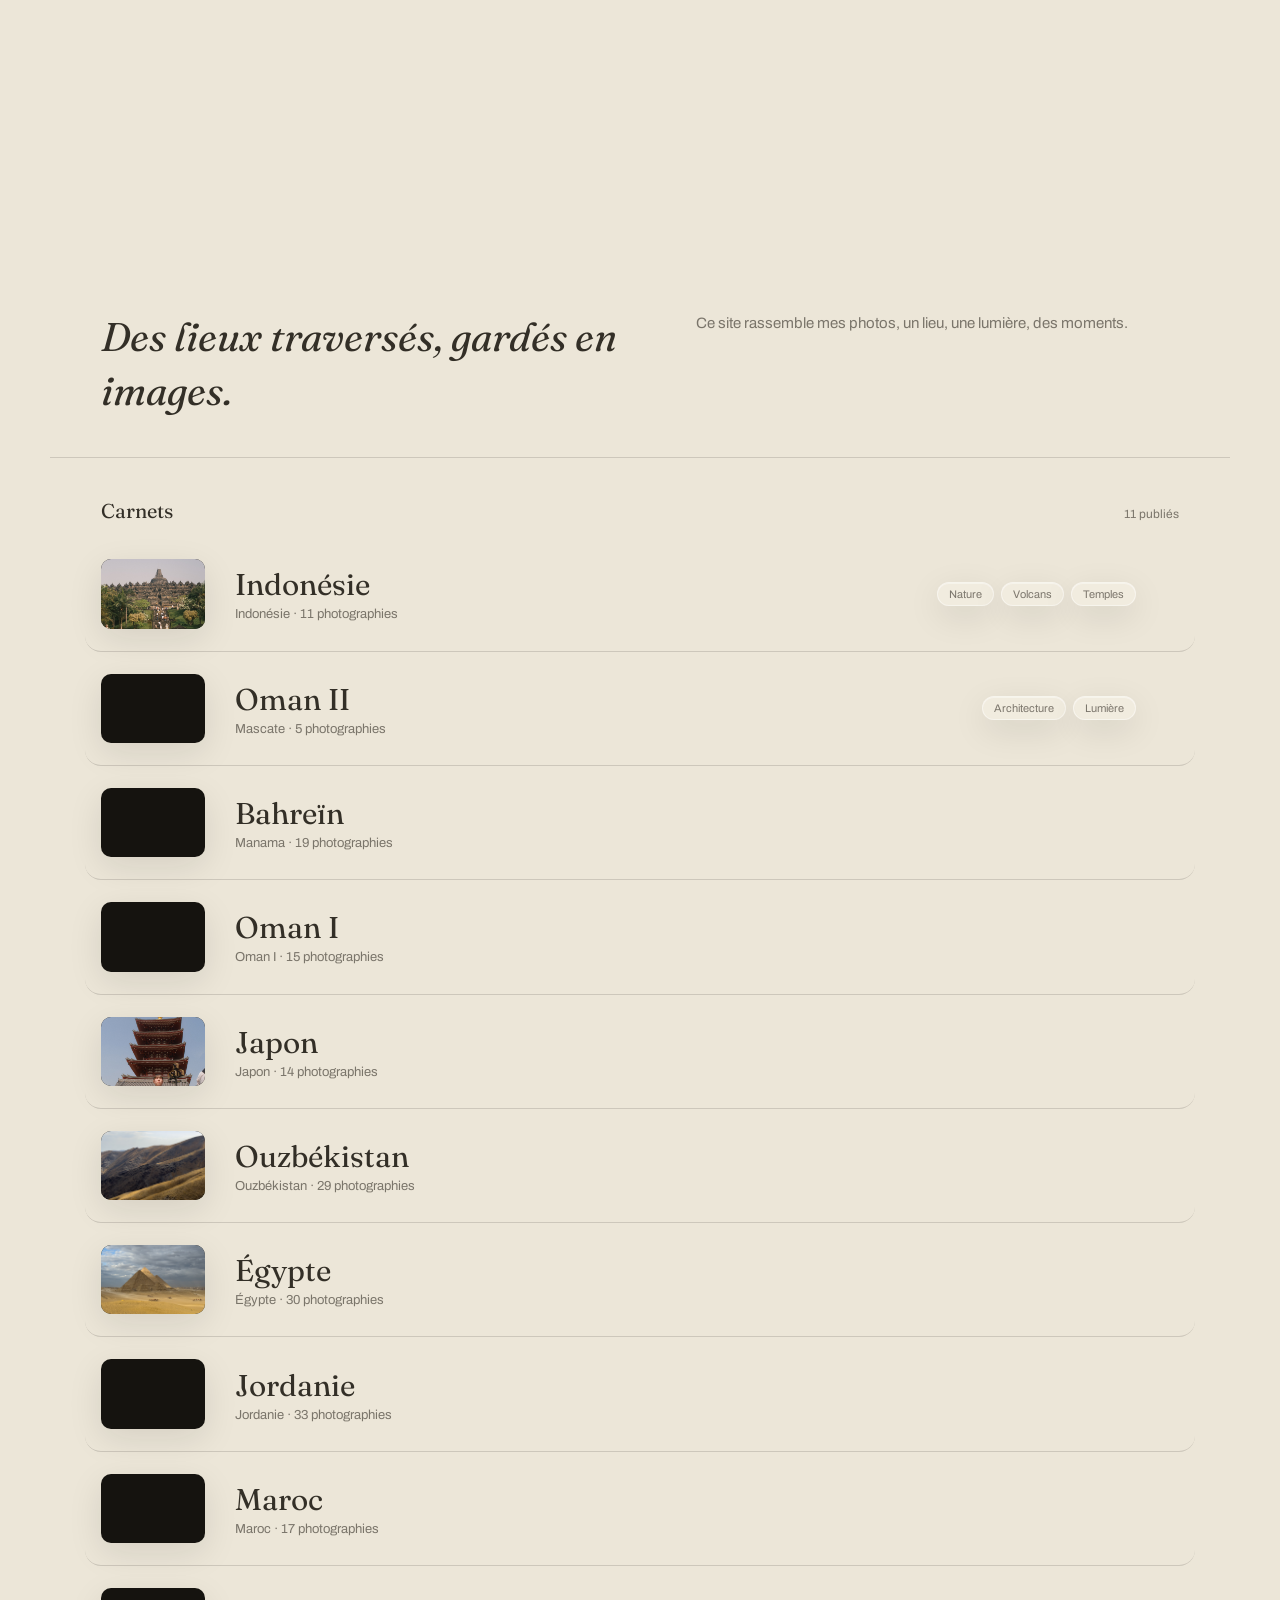
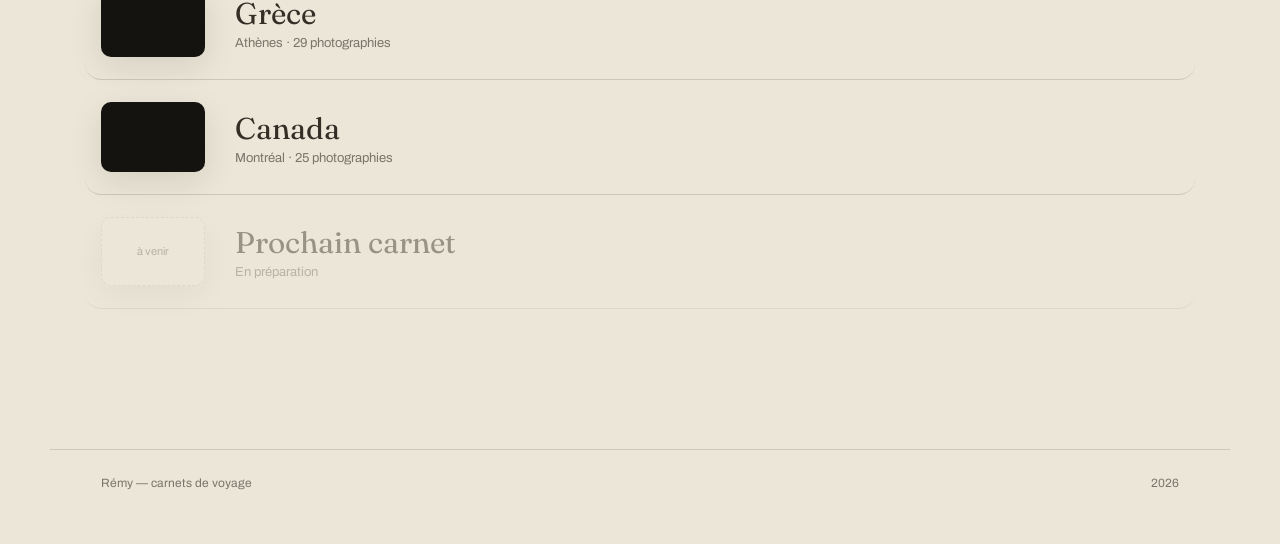
==== commit 60cf1afb: "Accept cinematic films, converted on GitHub rather than by hand A minute of camera footage runs to s" ====
--- a/index.html
+++ b/index.html
@@ -10,7 +10,7 @@
 <link rel="preconnect" href="https://fonts.googleapis.com">
 <link rel="preconnect" href="https://fonts.gstatic.com" crossorigin>
 <link href="https://fonts.googleapis.com/css2?family=Fraunces:ital,opsz,wght@0,9..144,300..600;1,9..144,400..500&family=Archivo:wght@400;500&display=swap" rel="stylesheet">
-<link rel="stylesheet" href="assets/css/style.css?v=11">
+<link rel="stylesheet" href="assets/css/style.css?v=12">
 </head>
 <body>
 
@@ -57,7 +57,7 @@
 <script src="assets/vendor/d3-array.min.js"></script>
 <script src="assets/vendor/d3-geo.min.js"></script>
 <script src="assets/vendor/topojson-client.min.js"></script>
-<script src="assets/js/globe.js?v=11"></script>
-<script src="assets/js/app.js?v=11"></script>
+<script src="assets/js/globe.js?v=12"></script>
+<script src="assets/js/app.js?v=12"></script>
 </body>
 </html>
--- a/assets/css/style.css
+++ b/assets/css/style.css
@@ -618,3 +618,50 @@
   .tl-thumb{ width:92px; }
   .tl-go{ display:none; }
 }
+
+/* ---------- Films ----------
+   L'affiche occupe la place exacte du film (--ar), donc rien ne saute quand
+   le lecteur la remplace. */
+.film{
+  margin:clamp(26px,5vw,58px) auto;
+  width:min(var(--wrap), calc(var(--maxh) * var(--ar)), calc(100% - var(--gutter) * 2));
+}
+.film-frame{
+  position:relative; width:100%; aspect-ratio:var(--ar);
+  overflow:hidden; border-radius:4px; background:var(--ink);
+  box-shadow:var(--shadow-soft);
+}
+.film-poster, .film-video{
+  width:100%; height:100%; object-fit:cover; display:block;
+}
+.film-play{
+  position:absolute; inset:0; width:100%; height:100%;
+  display:grid; place-items:center;
+  border:0; padding:0; margin:0; cursor:pointer; font:inherit;
+  background:linear-gradient(180deg, rgba(10,12,14,0) 45%, rgba(10,12,14,.34) 100%);
+  transition:background .5s var(--ease);
+}
+.film-play:hover{ background:linear-gradient(180deg, rgba(10,12,14,.06) 40%, rgba(10,12,14,.42) 100%); }
+.film-pill{
+  display:inline-flex; align-items:center; gap:11px;
+  padding:12px 22px 12px 18px; border-radius:100px;
+  color:var(--ink); font-size:12px; letter-spacing:.14em; text-transform:uppercase;
+  background:var(--glass-bg-strong); border:1px solid var(--glass-stroke);
+  box-shadow:var(--shadow-soft);
+  transition:transform .45s var(--ease), box-shadow .45s var(--ease);
+}
+/* Le triangle de lecture, dessiné sans image. */
+.film-pill::before{
+  content:""; width:0; height:0; border-style:solid;
+  border-width:6px 0 6px 11px;
+  border-color:transparent transparent transparent currentColor;
+}
+.film-play:hover .film-pill{ transform:translateY(-2px); box-shadow:var(--shadow-lift); }
+.film-play:focus-visible{ outline:2px solid var(--stone-bright); outline-offset:3px; }
+.film-cap{
+  margin-top:10px; font-size:12px; color:var(--muted); letter-spacing:.01em;
+}
+@media (prefers-reduced-motion:reduce){
+  .film-play, .film-pill{ transition:none; }
+  .film-play:hover .film-pill{ transform:none; }
+}
